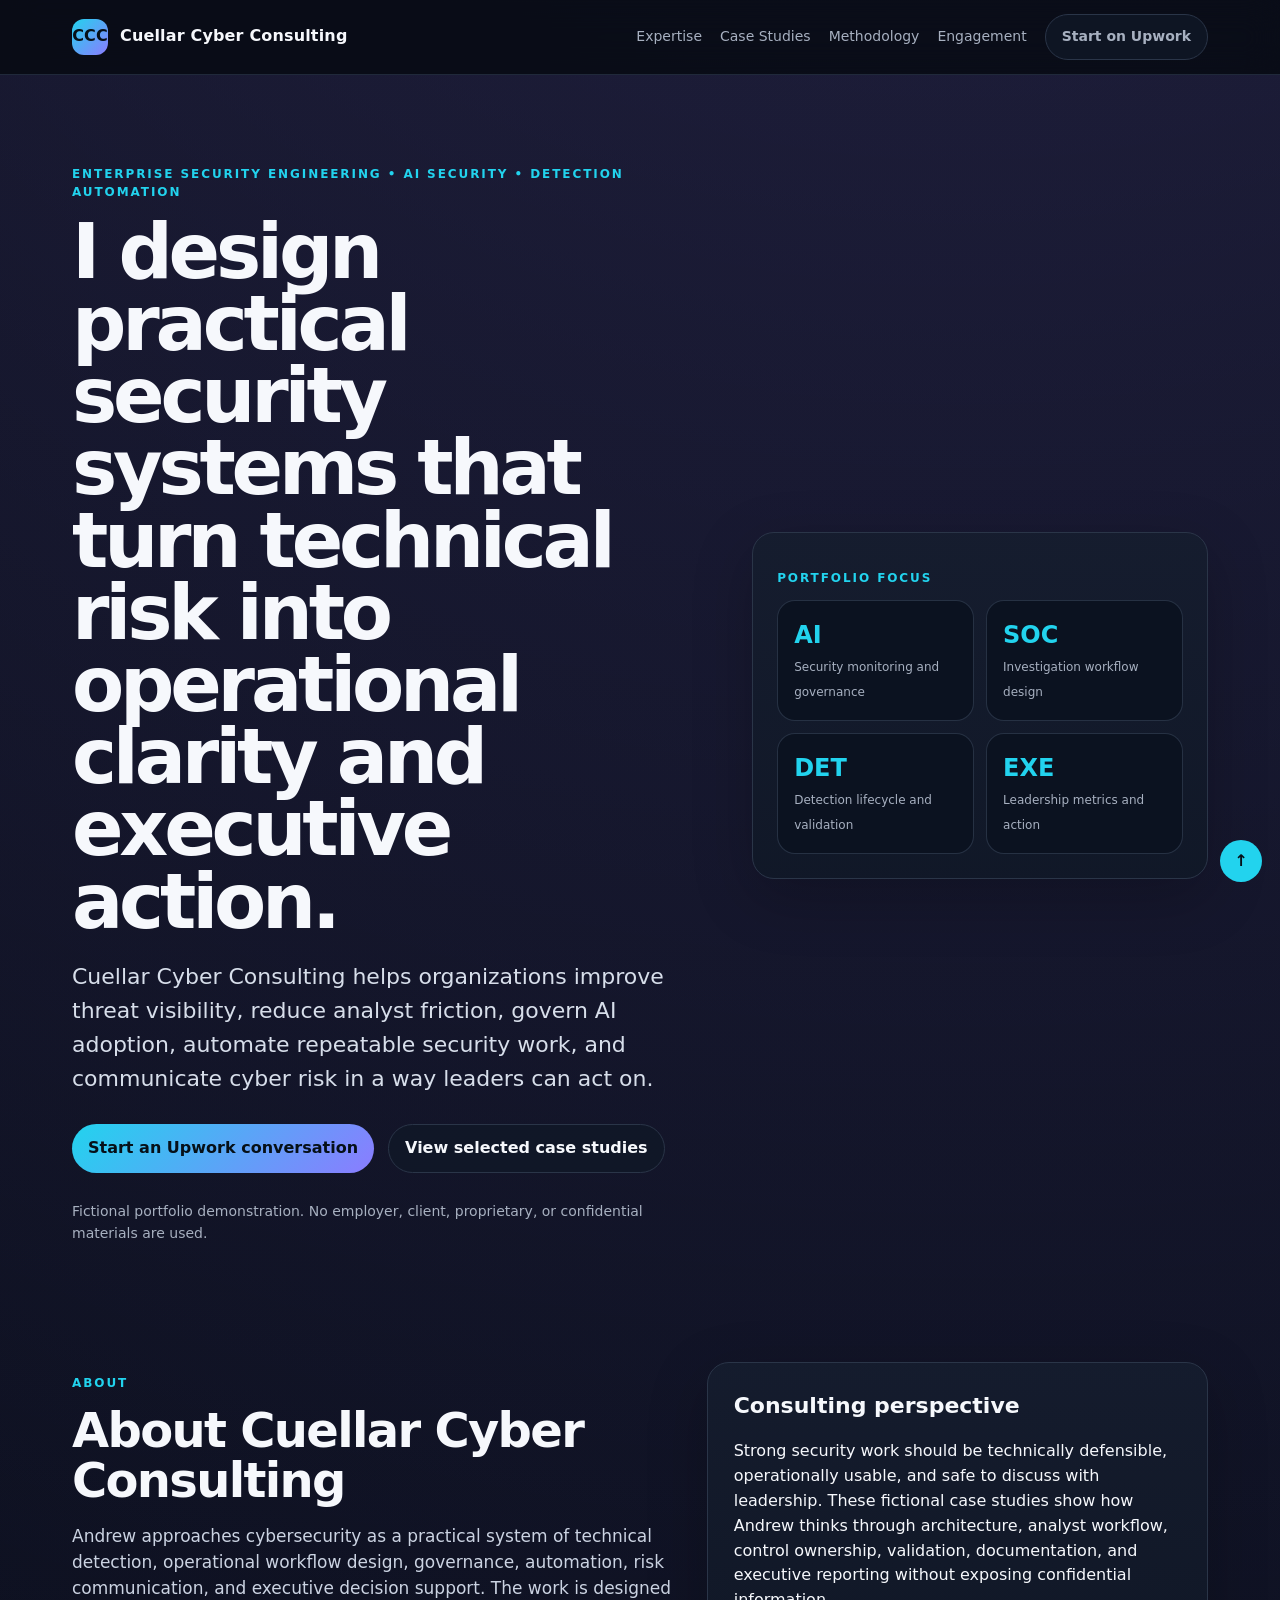
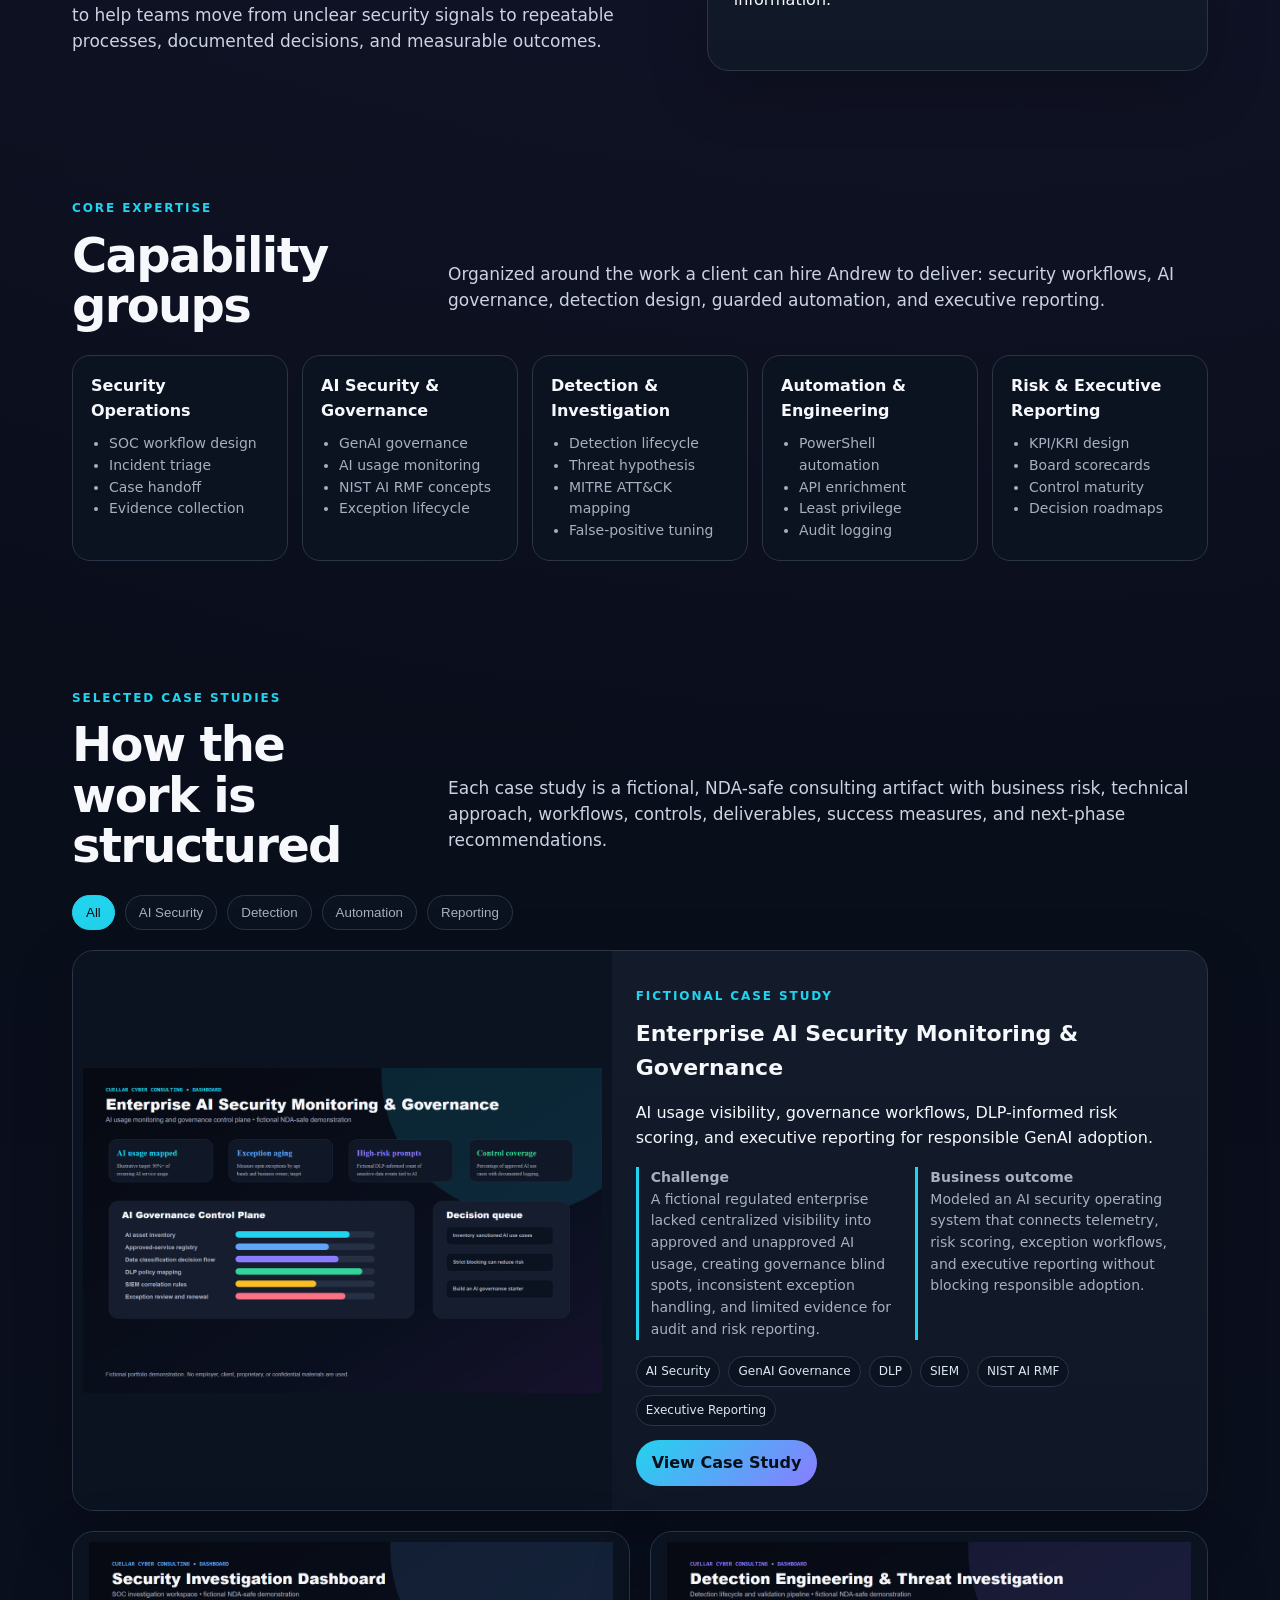
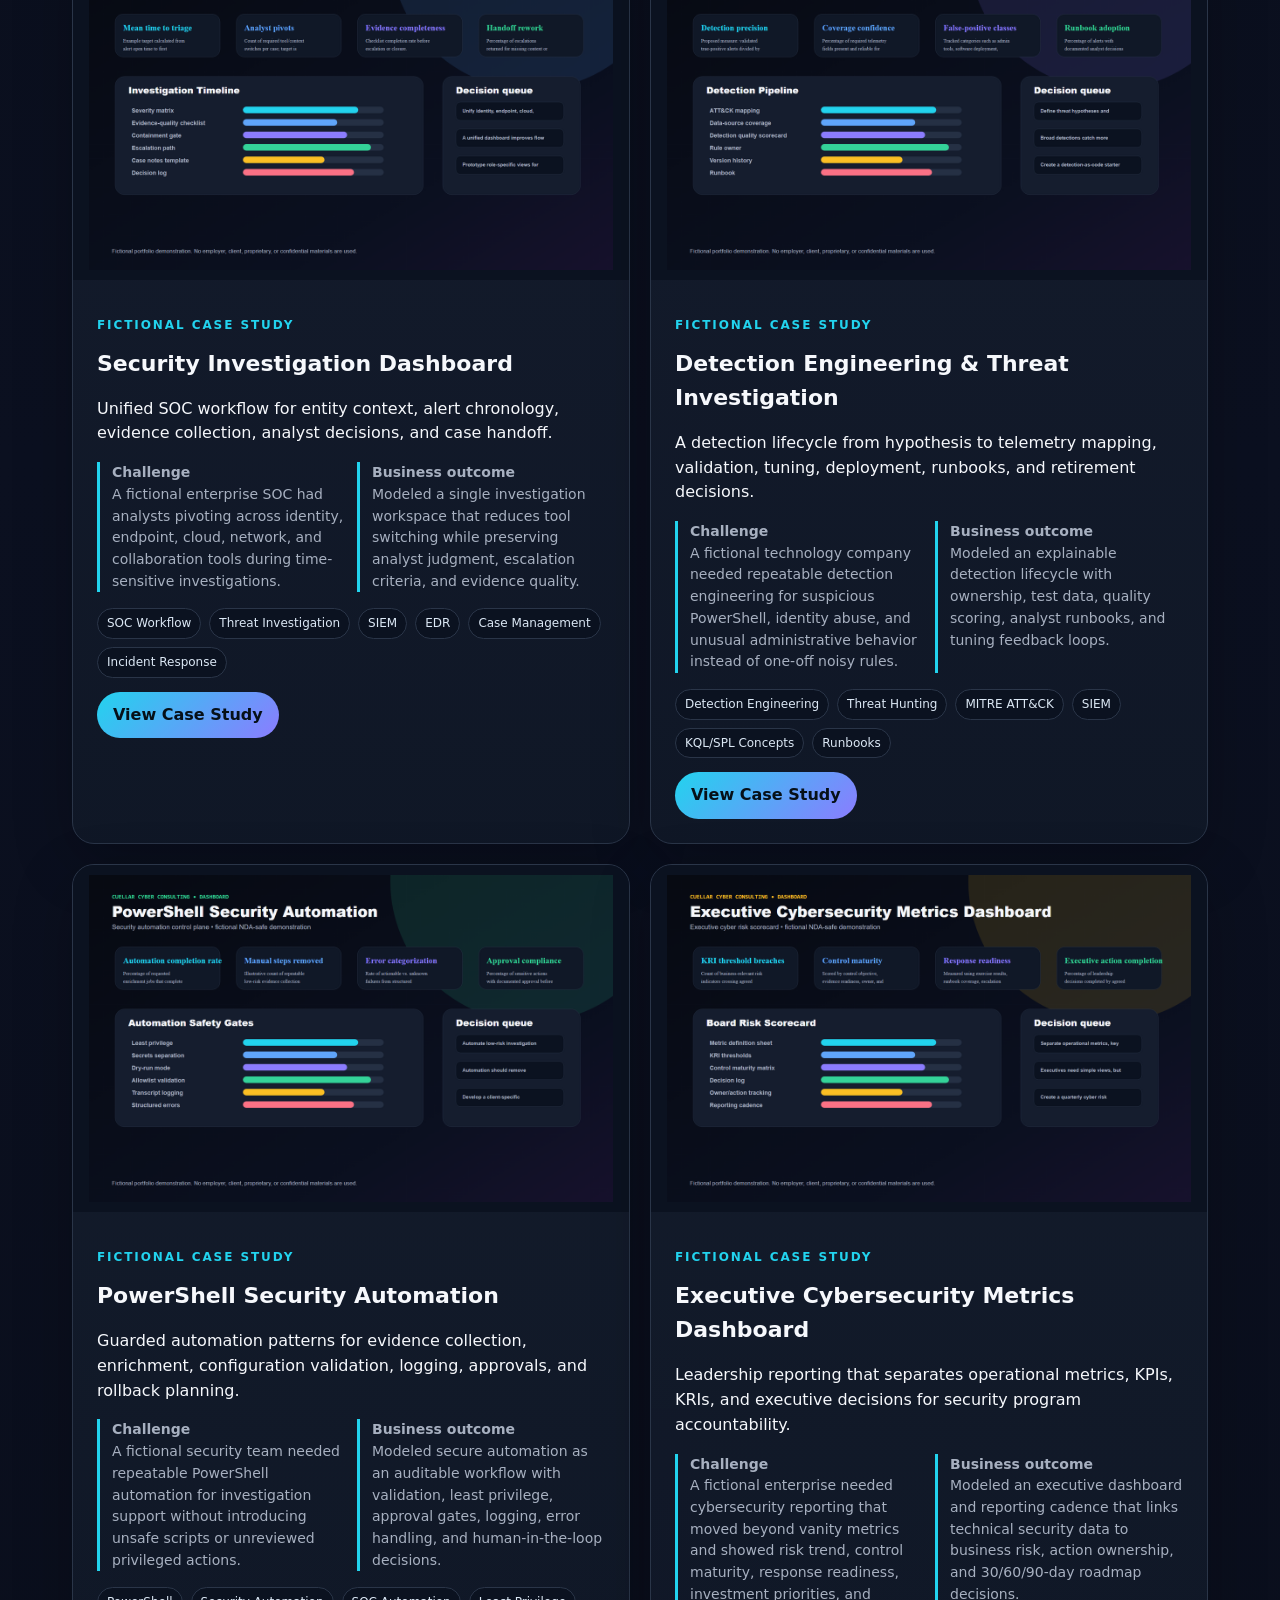
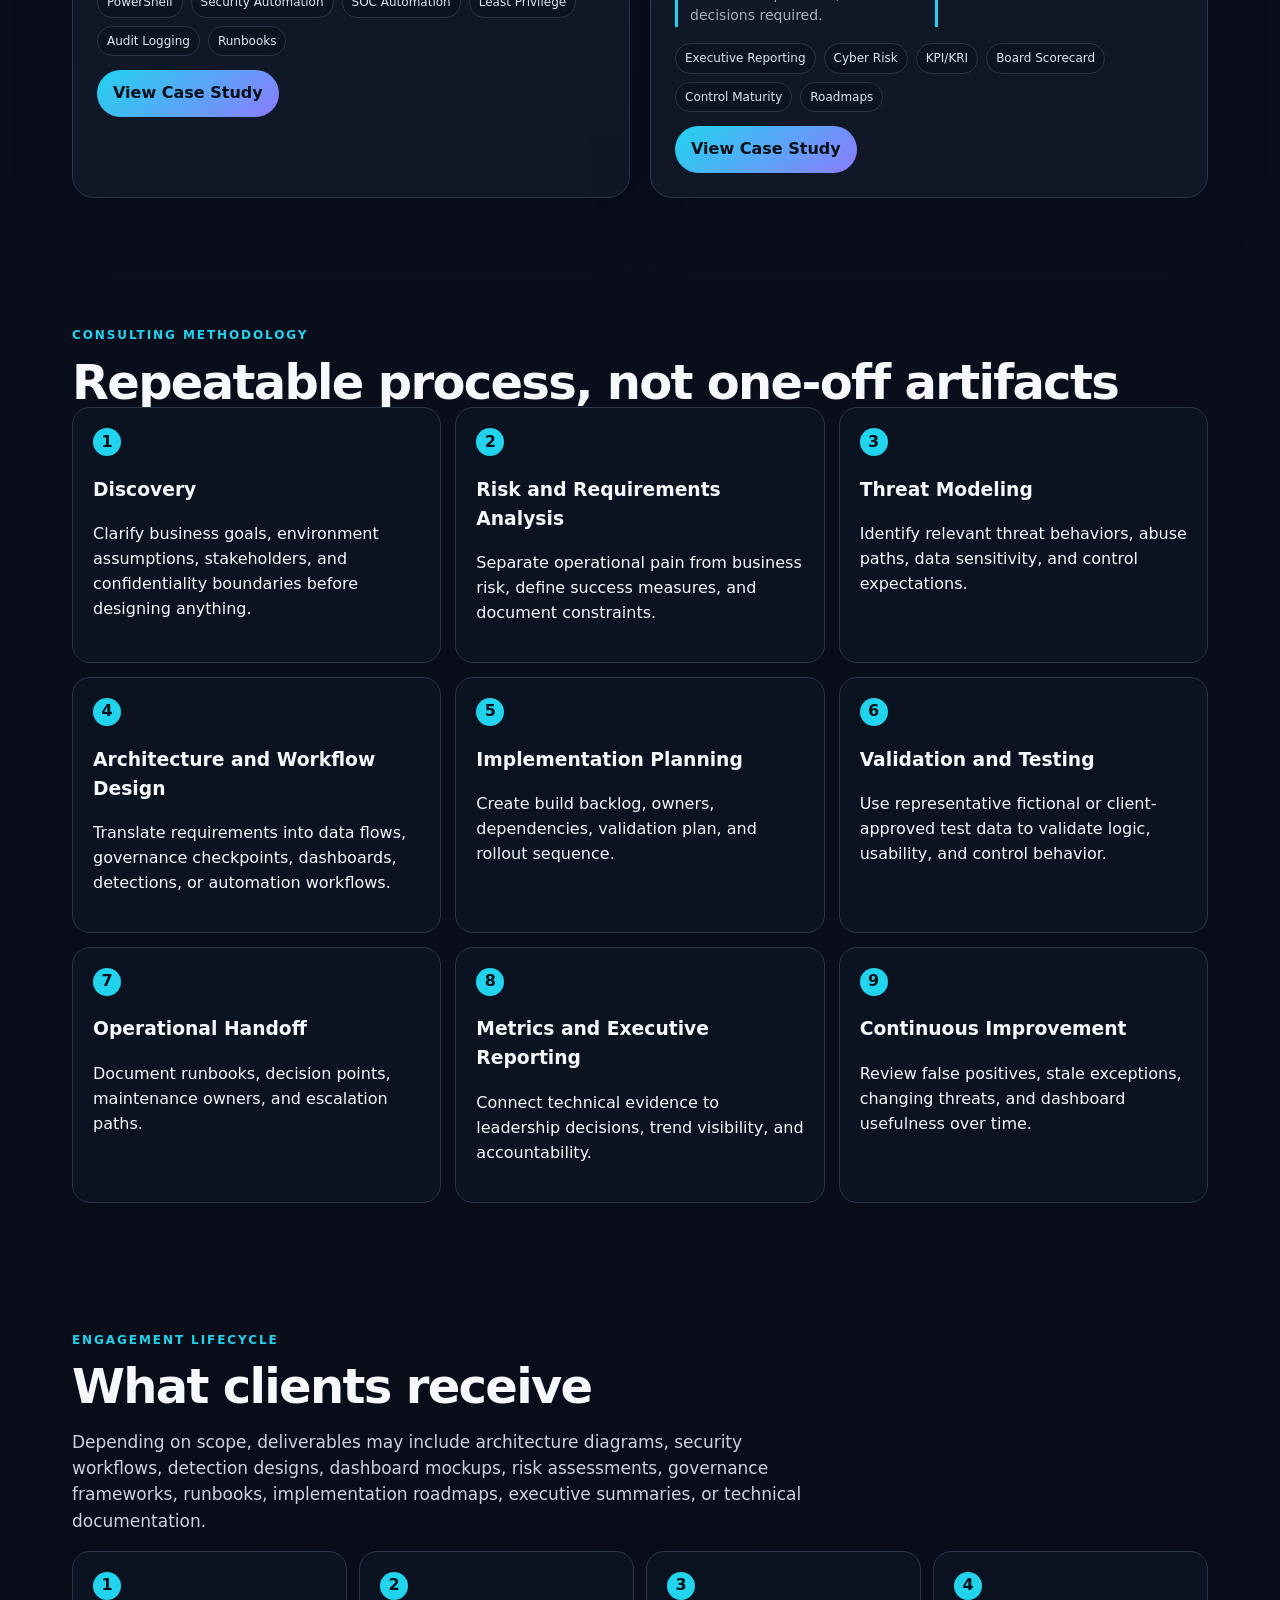
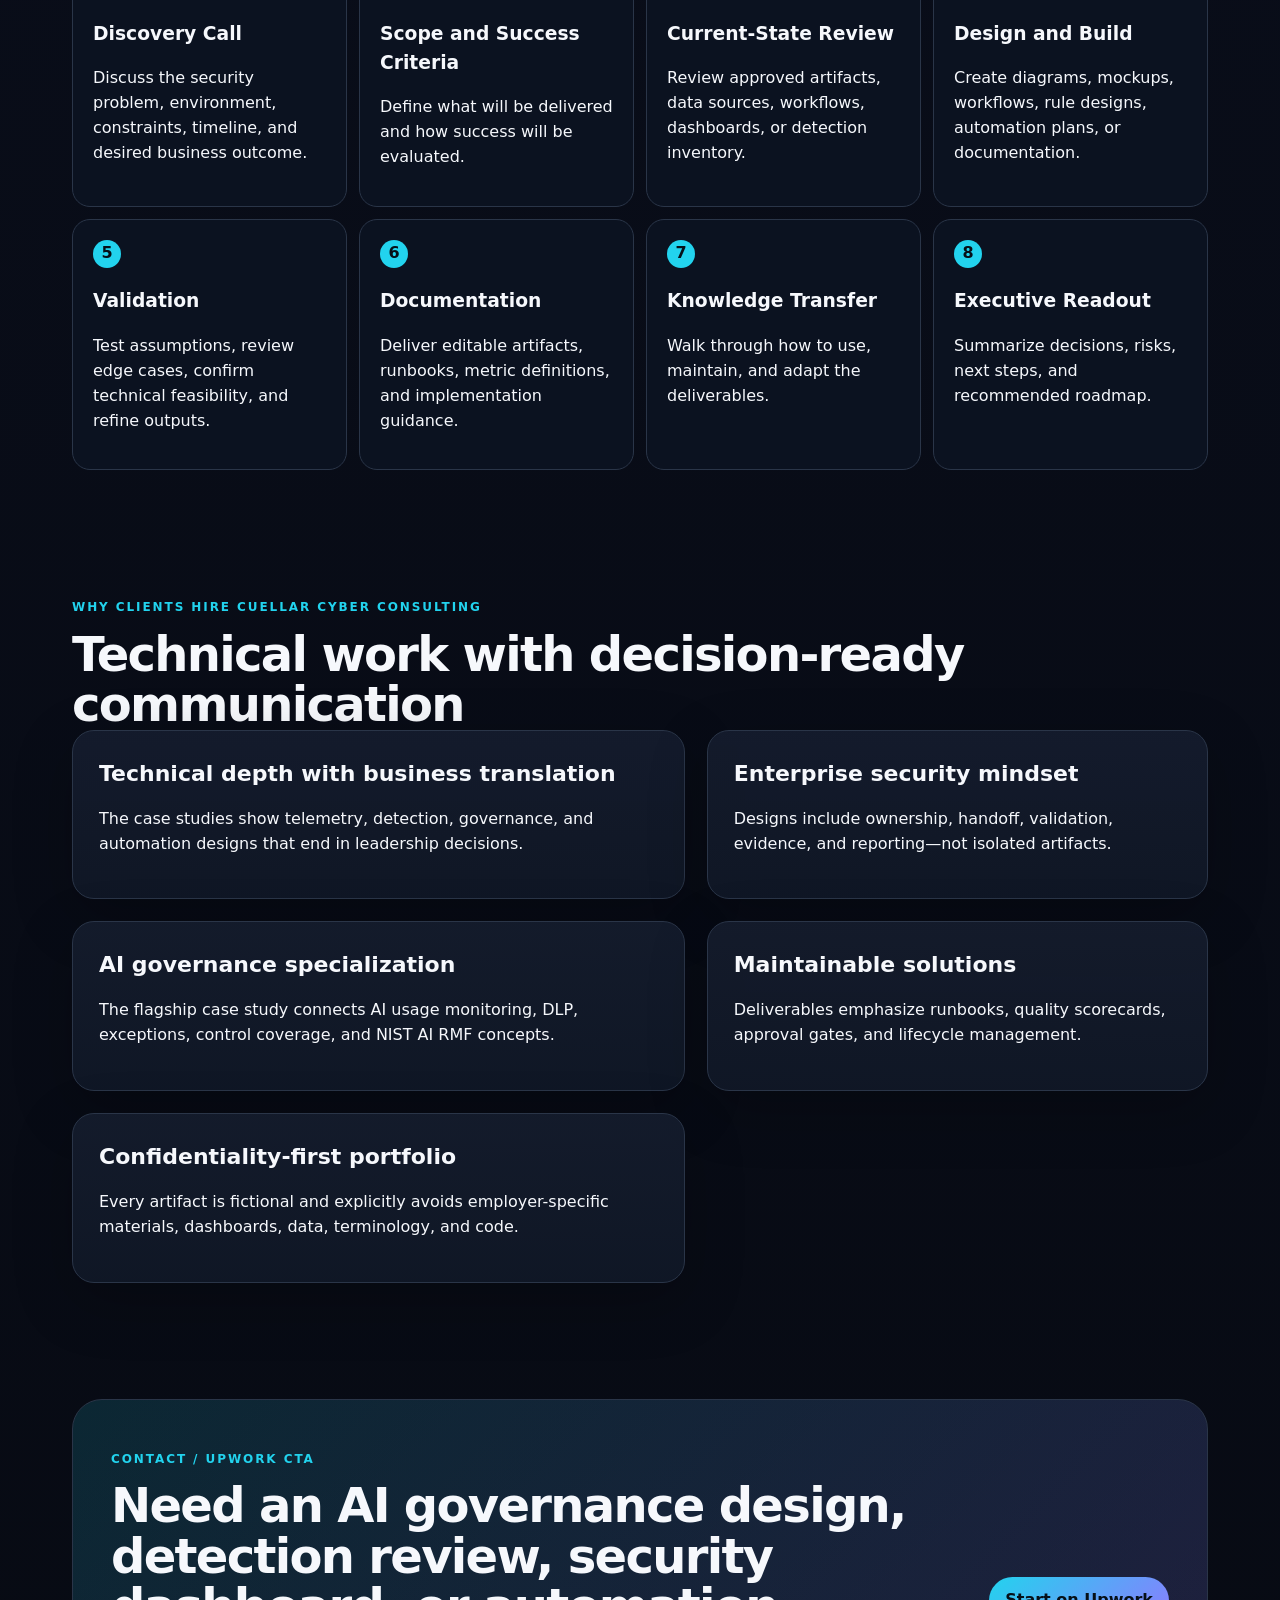
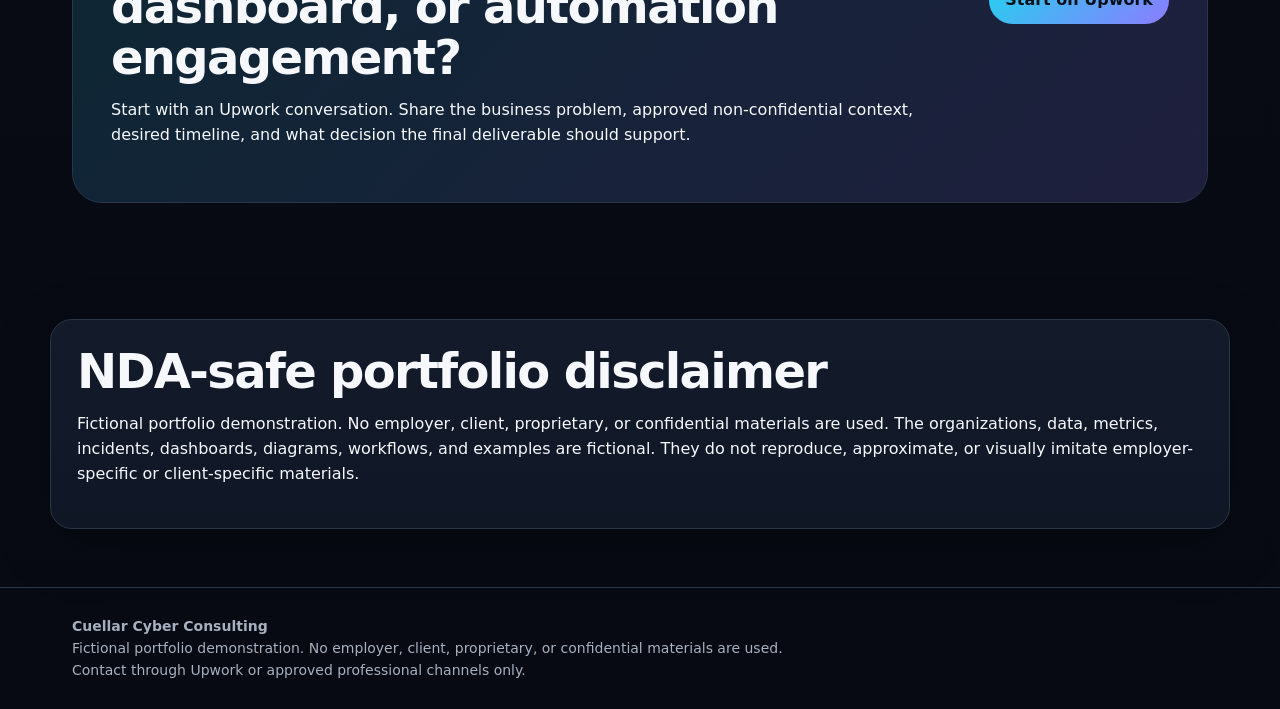
==== index.html @ b4f56c68 "Initial website upload Initial release of the Cuellar Cyber Consulting portfolio website." ====
<!doctype html><html lang="en"><head><meta charset="utf-8"><meta name="viewport" content="width=device-width, initial-scale=1"><title>Cuellar Cyber Consulting | Cybersecurity Consulting Portfolio</title><meta name="description" content="Interactive fictional cybersecurity consulting portfolio for AI security governance, detection engineering, SOC workflow, automation, and executive reporting."><meta property="og:title" content="Cuellar Cyber Consulting | Cybersecurity Consulting Portfolio"><meta property="og:description" content="Interactive fictional cybersecurity consulting portfolio for AI security governance, detection engineering, SOC workflow, automation, and executive reporting."><meta property="og:type" content="website"><meta property="og:image" content="assets/thumbnails/01-ai-governance-thumbnail.png"><link rel="icon" href="assets/svg/favicon.svg" type="image/svg+xml"><link rel="stylesheet" href="assets/css/styles.css"><script defer src="assets/js/main.js"></script></head><body><a class="skip" href="#main">Skip to content</a><header class="site-header"><nav class="nav" aria-label="Primary"><a class="brand" href="index.html"><span class="mark">CCC</span><span>Cuellar Cyber Consulting</span></a><div class="navlinks"><a href="index.html#expertise">Expertise</a><a href="index.html#case-studies">Case Studies</a><a href="index.html#methodology">Methodology</a><a href="index.html#engagement">Engagement</a><a class="btn" href="index.html#contact">Start on Upwork</a></div></nav></header>
<main id="main"><section class="hero"><div class="wrap hero-grid"><div><p class="eyebrow">Enterprise Security Engineering • AI Security • Detection Automation</p><h1>I design practical security systems that turn technical risk into operational clarity and executive action.</h1><p class="lead">Cuellar Cyber Consulting helps organizations improve threat visibility, reduce analyst friction, govern AI adoption, automate repeatable security work, and communicate cyber risk in a way leaders can act on.</p><div class="hero-actions"><a class="btn primary" href="#contact">Start an Upwork conversation</a><a class="btn" href="#case-studies">View selected case studies</a></div><p class="note">Fictional portfolio demonstration. No employer, client, proprietary, or confidential materials are used.</p></div><aside class="hero-card" aria-label="Portfolio focus"><p class="eyebrow">Portfolio focus</p><div class="kpi-grid"><div class="kpi"><b>AI</b><span>Security monitoring and governance</span></div><div class="kpi"><b>SOC</b><span>Investigation workflow design</span></div><div class="kpi"><b>DET</b><span>Detection lifecycle and validation</span></div><div class="kpi"><b>EXE</b><span>Leadership metrics and action</span></div></div></aside></div></section>
<section class="section" id="about"><div class="wrap about-grid"><div><p class="eyebrow">About</p><h2>About Cuellar Cyber Consulting</h2><p class="intro">Andrew approaches cybersecurity as a practical system of technical detection, operational workflow design, governance, automation, risk communication, and executive decision support. The work is designed to help teams move from unclear security signals to repeatable processes, documented decisions, and measurable outcomes.</p></div><div class="panel"><h3>Consulting perspective</h3><p>Strong security work should be technically defensible, operationally usable, and safe to discuss with leadership. These fictional case studies show how Andrew thinks through architecture, analyst workflow, control ownership, validation, documentation, and executive reporting without exposing confidential information.</p></div></div></section>
<section class="section" id="expertise"><div class="wrap"><div class="section-head"><div><p class="eyebrow">Core expertise</p><h2>Capability groups</h2></div><p class="intro">Organized around the work a client can hire Andrew to deliver: security workflows, AI governance, detection design, guarded automation, and executive reporting.</p></div><div class="cap-grid"><div class="cap"><h3>Security Operations</h3><ul><li>SOC workflow design</li><li>Incident triage</li><li>Case handoff</li><li>Evidence collection</li></ul></div><div class="cap"><h3>AI Security &amp; Governance</h3><ul><li>GenAI governance</li><li>AI usage monitoring</li><li>NIST AI RMF concepts</li><li>Exception lifecycle</li></ul></div><div class="cap"><h3>Detection &amp; Investigation</h3><ul><li>Detection lifecycle</li><li>Threat hypothesis</li><li>MITRE ATT&amp;CK mapping</li><li>False-positive tuning</li></ul></div><div class="cap"><h3>Automation &amp; Engineering</h3><ul><li>PowerShell automation</li><li>API enrichment</li><li>Least privilege</li><li>Audit logging</li></ul></div><div class="cap"><h3>Risk &amp; Executive Reporting</h3><ul><li>KPI/KRI design</li><li>Board scorecards</li><li>Control maturity</li><li>Decision roadmaps</li></ul></div></div></div></section>
<section class="section" id="case-studies"><div class="wrap"><div class="section-head"><div><p class="eyebrow">Selected case studies</p><h2>How the work is structured</h2></div><p class="intro">Each case study is a fictional, NDA-safe consulting artifact with business risk, technical approach, workflows, controls, deliverables, success measures, and next-phase recommendations.</p></div><div class="toolbar" aria-label="Filter case studies"><button class="filter active" data-filter="all">All</button><button class="filter" data-filter="ai">AI Security</button><button class="filter" data-filter="detection">Detection</button><button class="filter" data-filter="automation">Automation</button><button class="filter" data-filter="reporting">Reporting</button></div><div class="case-grid"><article class="card case-card" data-featured="true" data-tags="ai ai ops detection ai reporting"><img src="assets/thumbnails/01-ai-governance-thumbnail.png" alt="Fictional Enterprise AI Security Monitoring &amp; Governance dashboard thumbnail"><div class="case-body"><p class="eyebrow">Fictional Case Study</p><h3>Enterprise AI Security Monitoring &amp; Governance</h3><p>AI usage visibility, governance workflows, DLP-informed risk scoring, and executive reporting for responsible GenAI adoption.</p><div class="case-meta"><div class="mini"><strong>Challenge</strong><br>A fictional regulated enterprise lacked centralized visibility into approved and unapproved AI usage, creating governance blind spots, inconsistent exception handling, and limited evidence for audit and risk reporting.</div><div class="mini"><strong>Business outcome</strong><br>Modeled an AI security operating system that connects telemetry, risk scoring, exception workflows, and executive reporting without blocking responsible adoption.</div></div><div class="tags"><span class="tag">AI Security</span><span class="tag">GenAI Governance</span><span class="tag">DLP</span><span class="tag">SIEM</span><span class="tag">NIST AI RMF</span><span class="tag">Executive Reporting</span></div><a class="btn primary" href="case-studies/01-ai-governance.html">View Case Study</a></div></article><article class="card case-card" data-featured="false" data-tags="ops detection detection ops ops ops"><img src="assets/thumbnails/02-investigation-dashboard-thumbnail.png" alt="Fictional Security Investigation Dashboard dashboard thumbnail"><div class="case-body"><p class="eyebrow">Fictional Case Study</p><h3>Security Investigation Dashboard</h3><p>Unified SOC workflow for entity context, alert chronology, evidence collection, analyst decisions, and case handoff.</p><div class="case-meta"><div class="mini"><strong>Challenge</strong><br>A fictional enterprise SOC had analysts pivoting across identity, endpoint, cloud, network, and collaboration tools during time-sensitive investigations.</div><div class="mini"><strong>Business outcome</strong><br>Modeled a single investigation workspace that reduces tool switching while preserving analyst judgment, escalation criteria, and evidence quality.</div></div><div class="tags"><span class="tag">SOC Workflow</span><span class="tag">Threat Investigation</span><span class="tag">SIEM</span><span class="tag">EDR</span><span class="tag">Case Management</span><span class="tag">Incident Response</span></div><a class="btn primary" href="case-studies/02-investigation-dashboard.html">View Case Study</a></div></article><article class="card case-card" data-featured="false" data-tags="detection detection ops detection ops ops"><img src="assets/thumbnails/03-detection-engineering-thumbnail.png" alt="Fictional Detection Engineering &amp; Threat Investigation dashboard thumbnail"><div class="case-body"><p class="eyebrow">Fictional Case Study</p><h3>Detection Engineering &amp; Threat Investigation</h3><p>A detection lifecycle from hypothesis to telemetry mapping, validation, tuning, deployment, runbooks, and retirement decisions.</p><div class="case-meta"><div class="mini"><strong>Challenge</strong><br>A fictional technology company needed repeatable detection engineering for suspicious PowerShell, identity abuse, and unusual administrative behavior instead of one-off noisy rules.</div><div class="mini"><strong>Business outcome</strong><br>Modeled an explainable detection lifecycle with ownership, test data, quality scoring, analyst runbooks, and tuning feedback loops.</div></div><div class="tags"><span class="tag">Detection Engineering</span><span class="tag">Threat Hunting</span><span class="tag">MITRE ATT&amp;CK</span><span class="tag">SIEM</span><span class="tag">KQL/SPL Concepts</span><span class="tag">Runbooks</span></div><a class="btn primary" href="case-studies/03-detection-engineering.html">View Case Study</a></div></article><article class="card case-card" data-featured="false" data-tags="automation automation automation ops ops ops"><img src="assets/thumbnails/04-powershell-automation-thumbnail.png" alt="Fictional PowerShell Security Automation dashboard thumbnail"><div class="case-body"><p class="eyebrow">Fictional Case Study</p><h3>PowerShell Security Automation</h3><p>Guarded automation patterns for evidence collection, enrichment, configuration validation, logging, approvals, and rollback planning.</p><div class="case-meta"><div class="mini"><strong>Challenge</strong><br>A fictional security team needed repeatable PowerShell automation for investigation support without introducing unsafe scripts or unreviewed privileged actions.</div><div class="mini"><strong>Business outcome</strong><br>Modeled secure automation as an auditable workflow with validation, least privilege, approval gates, logging, error handling, and human-in-the-loop decisions.</div></div><div class="tags"><span class="tag">PowerShell</span><span class="tag">Security Automation</span><span class="tag">SOC Automation</span><span class="tag">Least Privilege</span><span class="tag">Audit Logging</span><span class="tag">Runbooks</span></div><a class="btn primary" href="case-studies/04-powershell-automation.html">View Case Study</a></div></article><article class="card case-card" data-featured="false" data-tags="reporting reporting reporting ops ops ops"><img src="assets/thumbnails/05-executive-metrics-thumbnail.png" alt="Fictional Executive Cybersecurity Metrics Dashboard dashboard thumbnail"><div class="case-body"><p class="eyebrow">Fictional Case Study</p><h3>Executive Cybersecurity Metrics Dashboard</h3><p>Leadership reporting that separates operational metrics, KPIs, KRIs, and executive decisions for security program accountability.</p><div class="case-meta"><div class="mini"><strong>Challenge</strong><br>A fictional enterprise needed cybersecurity reporting that moved beyond vanity metrics and showed risk trend, control maturity, response readiness, investment priorities, and decisions required.</div><div class="mini"><strong>Business outcome</strong><br>Modeled an executive dashboard and reporting cadence that links technical security data to business risk, action ownership, and 30/60/90-day roadmap decisions.</div></div><div class="tags"><span class="tag">Executive Reporting</span><span class="tag">Cyber Risk</span><span class="tag">KPI/KRI</span><span class="tag">Board Scorecard</span><span class="tag">Control Maturity</span><span class="tag">Roadmaps</span></div><a class="btn primary" href="case-studies/05-executive-metrics.html">View Case Study</a></div></article></div></div></section>
<section class="section" id="methodology"><div class="wrap"><p class="eyebrow">Consulting methodology</p><h2>Repeatable process, not one-off artifacts</h2><div class="method"><div class="step"><h3>Discovery</h3><p>Clarify business goals, environment assumptions, stakeholders, and confidentiality boundaries before designing anything.</p></div><div class="step"><h3>Risk and Requirements Analysis</h3><p>Separate operational pain from business risk, define success measures, and document constraints.</p></div><div class="step"><h3>Threat Modeling</h3><p>Identify relevant threat behaviors, abuse paths, data sensitivity, and control expectations.</p></div><div class="step"><h3>Architecture and Workflow Design</h3><p>Translate requirements into data flows, governance checkpoints, dashboards, detections, or automation workflows.</p></div><div class="step"><h3>Implementation Planning</h3><p>Create build backlog, owners, dependencies, validation plan, and rollout sequence.</p></div><div class="step"><h3>Validation and Testing</h3><p>Use representative fictional or client-approved test data to validate logic, usability, and control behavior.</p></div><div class="step"><h3>Operational Handoff</h3><p>Document runbooks, decision points, maintenance owners, and escalation paths.</p></div><div class="step"><h3>Metrics and Executive Reporting</h3><p>Connect technical evidence to leadership decisions, trend visibility, and accountability.</p></div><div class="step"><h3>Continuous Improvement</h3><p>Review false positives, stale exceptions, changing threats, and dashboard usefulness over time.</p></div></div></div></section>
<section class="section" id="engagement"><div class="wrap"><p class="eyebrow">Engagement lifecycle</p><h2>What clients receive</h2><p class="intro">Depending on scope, deliverables may include architecture diagrams, security workflows, detection designs, dashboard mockups, risk assessments, governance frameworks, runbooks, implementation roadmaps, executive summaries, or technical documentation.</p><div class="timeline"><div class="step"><h3>Discovery Call</h3><p>Discuss the security problem, environment, constraints, timeline, and desired business outcome.</p></div><div class="step"><h3>Scope and Success Criteria</h3><p>Define what will be delivered and how success will be evaluated.</p></div><div class="step"><h3>Current-State Review</h3><p>Review approved artifacts, data sources, workflows, dashboards, or detection inventory.</p></div><div class="step"><h3>Design and Build</h3><p>Create diagrams, mockups, workflows, rule designs, automation plans, or documentation.</p></div><div class="step"><h3>Validation</h3><p>Test assumptions, review edge cases, confirm technical feasibility, and refine outputs.</p></div><div class="step"><h3>Documentation</h3><p>Deliver editable artifacts, runbooks, metric definitions, and implementation guidance.</p></div><div class="step"><h3>Knowledge Transfer</h3><p>Walk through how to use, maintain, and adapt the deliverables.</p></div><div class="step"><h3>Executive Readout</h3><p>Summarize decisions, risks, next steps, and recommended roadmap.</p></div></div></div></section>
<section class="section" id="why"><div class="wrap"><p class="eyebrow">Why clients hire Cuellar Cyber Consulting</p><h2>Technical work with decision-ready communication</h2><div class="why-grid"><div class="panel"><h3>Technical depth with business translation</h3><p>The case studies show telemetry, detection, governance, and automation designs that end in leadership decisions.</p></div><div class="panel"><h3>Enterprise security mindset</h3><p>Designs include ownership, handoff, validation, evidence, and reporting—not isolated artifacts.</p></div><div class="panel"><h3>AI governance specialization</h3><p>The flagship case study connects AI usage monitoring, DLP, exceptions, control coverage, and NIST AI RMF concepts.</p></div><div class="panel"><h3>Maintainable solutions</h3><p>Deliverables emphasize runbooks, quality scorecards, approval gates, and lifecycle management.</p></div><div class="panel"><h3>Confidentiality-first portfolio</h3><p>Every artifact is fictional and explicitly avoids employer-specific materials, dashboards, data, terminology, and code.</p></div></div></div></section>
<section class="section" id="contact"><div class="wrap"><div class="cta"><div><p class="eyebrow">Contact / Upwork CTA</p><h2>Need an AI governance design, detection review, security dashboard, or automation engagement?</h2><p>Start with an Upwork conversation. Share the business problem, approved non-confidential context, desired timeline, and what decision the final deliverable should support.</p></div><a class="btn primary" href="https://www.upwork.com/freelancers/~01b138cfa74cf998a4?mp_source=share" target="_blank" rel="noopener" aria-label="Open Upwork to start a conversation">Start on Upwork</a></div></div></section>
<section class="section"><div class="wrap panel"><h2>NDA-safe portfolio disclaimer</h2><p>Fictional portfolio demonstration. No employer, client, proprietary, or confidential materials are used. The organizations, data, metrics, incidents, dashboards, diagrams, workflows, and examples are fictional. They do not reproduce, approximate, or visually imitate employer-specific or client-specific materials.</p></div></section></main><a class="backtop" href="#main" aria-label="Back to top">↑</a><footer class="footer"><div class="wrap"><strong>Cuellar Cyber Consulting</strong><br>Fictional portfolio demonstration. No employer, client, proprietary, or confidential materials are used.<br>Contact through Upwork or approved professional channels only.</div></footer></body></html>
---- assets/css/styles.css ----
:root{--bg:#070A12;--bg2:#0B1020;--panel:#101827;--panel2:#151D2E;--line:#2A3548;--text:#F6F8FC;--muted:#A7B0C0;--cyan:#22D3EE;--blue:#60A5FA;--violet:#8B7CFF;--green:#34D399;--amber:#FBBF24;--rose:#FB7185;--orange:#FB923C;--max:1180px;--radius:22px}*{box-sizing:border-box}html{scroll-behavior:smooth}body{margin:0;background:radial-gradient(circle at 75% -10%,rgba(139,124,255,.22),transparent 34%),linear-gradient(180deg,#070A12,#0B1020 42%,#070A12);color:var(--text);font-family:Inter,ui-sans-serif,system-ui,-apple-system,Segoe UI,Arial,sans-serif;line-height:1.55}a{color:inherit}img{max-width:100%;display:block}.skip{position:absolute;left:-999px;top:8px;background:var(--cyan);color:#001018;padding:10px 14px;border-radius:10px;z-index:50}.skip:focus{left:8px}.site-header{position:sticky;top:0;z-index:20;background:rgba(7,10,18,.82);backdrop-filter:blur(16px);border-bottom:1px solid rgba(42,53,72,.72)}.nav{max-width:var(--max);margin:0 auto;padding:14px 22px;display:flex;align-items:center;gap:18px;justify-content:space-between}.brand{display:flex;align-items:center;gap:12px;font-weight:800;letter-spacing:.01em;text-decoration:none}.mark{width:36px;height:36px;border-radius:12px;background:linear-gradient(135deg,var(--cyan),var(--violet));display:grid;place-items:center;color:#061018;font-weight:900}.navlinks{display:flex;gap:18px;align-items:center;font-size:14px;color:var(--muted)}.navlinks a{text-decoration:none}.navlinks a:hover,.navlinks a:focus{color:var(--text)}.btn{display:inline-flex;align-items:center;gap:8px;border:1px solid var(--line);border-radius:999px;padding:11px 16px;text-decoration:none;background:rgba(16,24,39,.78);font-weight:750}.btn.primary{background:linear-gradient(135deg,var(--cyan),var(--violet));color:#061018;border:0}.btn:hover{transform:translateY(-1px)}:focus-visible{outline:3px solid var(--cyan);outline-offset:3px}.wrap{max-width:var(--max);margin:0 auto;padding:0 22px}.hero{padding:78px 0 46px}.eyebrow{color:var(--cyan);font-size:12px;font-weight:850;letter-spacing:.16em;text-transform:uppercase}.hero-grid{display:grid;grid-template-columns:minmax(0,1.05fr) minmax(340px,.75fr);gap:42px;align-items:center}.hero h1{font-size:clamp(42px,7vw,76px);line-height:.95;margin:14px 0 22px;letter-spacing:-.055em}.lead{font-size:clamp(18px,2.2vw,22px);color:#D7DEEA;max-width:780px}.hero-actions{display:flex;flex-wrap:wrap;gap:14px;margin:28px 0}.note{color:var(--muted);font-size:14px}.hero-card,.card,.panel{background:linear-gradient(180deg,rgba(21,29,46,.88),rgba(16,24,39,.9));border:1px solid var(--line);border-radius:var(--radius);box-shadow:0 18px 60px rgba(0,0,0,.22)}.hero-card{padding:24px}.kpi-grid{display:grid;grid-template-columns:1fr 1fr;gap:12px}.kpi{padding:16px;border:1px solid rgba(42,53,72,.9);border-radius:18px;background:#0B1220}.kpi b{display:block;color:var(--cyan);font-size:24px}.kpi span{color:var(--muted);font-size:12px}.section{padding:58px 0}.section-head{display:flex;align-items:end;justify-content:space-between;gap:28px;margin-bottom:24px}.section h2{font-size:clamp(30px,4vw,48px);letter-spacing:-.035em;line-height:1.05;margin:0}.section .intro{max-width:760px;color:#CBD3E2;font-size:17px}.about-grid,.why-grid{display:grid;grid-template-columns:1.1fr .9fr;gap:22px}.panel{padding:26px}.panel h3,.card h3{margin:0 0 10px;font-size:22px}.cap-grid{display:grid;grid-template-columns:repeat(5,1fr);gap:14px}.cap{padding:18px;border-radius:18px;background:#0B1220;border:1px solid var(--line)}.cap h3{font-size:16px;margin:0 0 10px;color:var(--text)}.cap ul{margin:0;padding-left:18px;color:var(--muted);font-size:14px}.toolbar{display:flex;flex-wrap:wrap;gap:10px;margin-bottom:20px}.filter{border:1px solid var(--line);background:#0B1220;color:var(--muted);padding:9px 13px;border-radius:999px;cursor:pointer}.filter.active,.filter:hover{color:#061018;background:var(--cyan);border-color:var(--cyan)}.case-grid{display:grid;grid-template-columns:repeat(2,minmax(0,1fr));gap:20px}.case-card{overflow:hidden}.case-card[data-featured="true"]{grid-column:1/-1;display:grid;grid-template-columns:.95fr 1.05fr}.case-card img{width:100%;height:auto;aspect-ratio:16/10;object-fit:contain;background:#0B1220;padding:10px}.case-card[data-featured="true"] img{height:100%;min-height:260px;aspect-ratio:auto}.case-body{padding:24px}.tags{display:flex;flex-wrap:wrap;gap:8px;margin:14px 0}.tag{font-size:12px;color:#DCE8F5;border:1px solid var(--line);background:#0B1220;border-radius:999px;padding:5px 9px}.case-meta{display:grid;grid-template-columns:1fr 1fr;gap:12px;margin:16px 0}.mini{border-left:3px solid var(--cyan);padding-left:12px;color:var(--muted);font-size:14px}.method{display:grid;grid-template-columns:repeat(3,1fr);gap:14px;counter-reset:step}.step{position:relative;padding:20px;background:#0B1220;border:1px solid var(--line);border-radius:18px}.step:before{counter-increment:step;content:counter(step);width:28px;height:28px;border-radius:50%;display:grid;place-items:center;background:var(--cyan);color:#061018;font-weight:900;margin-bottom:12px}.timeline{display:grid;grid-template-columns:repeat(4,1fr);gap:12px;counter-reset:step}.timeline .step{min-height:150px}.cta{padding:38px;border-radius:30px;background:linear-gradient(135deg,rgba(34,211,238,.14),rgba(139,124,255,.18));border:1px solid var(--line);display:grid;grid-template-columns:1fr auto;gap:24px;align-items:center}.footer{border-top:1px solid var(--line);padding:28px 0;color:var(--muted);font-size:14px}.case-hero{padding:56px 0 30px}.breadcrumbs{font-size:14px;color:var(--muted);margin-bottom:20px}.case-layout{display:grid;grid-template-columns:minmax(0,1fr) 292px;gap:26px;align-items:start}.toc{position:sticky;top:82px;padding:18px;background:#0B1220;border:1px solid var(--line);border-radius:18px}.toc a{display:block;color:var(--muted);text-decoration:none;margin:9px 0;font-size:14px}.toc a:hover{color:var(--text)}.case-section{padding:24px;margin-bottom:18px;background:rgba(16,24,39,.72);border:1px solid var(--line);border-radius:22px}.case-section h2{font-size:28px;margin:0 0 12px}.two-col{display:grid;grid-template-columns:1fr 1fr;gap:16px}.list{margin:0;padding-left:20px;color:#D4DBE8}.visual{border-radius:18px;border:1px solid var(--line);overflow:hidden;background:#0B1220}.metric-table{width:100%;border-collapse:collapse}.metric-table th,.metric-table td{border-bottom:1px solid var(--line);padding:12px;text-align:left;vertical-align:top}.metric-table th{color:var(--cyan)}details{border:1px solid var(--line);border-radius:16px;padding:14px 16px;background:#0B1220}summary{cursor:pointer;font-weight:800}.backtop{position:fixed;right:18px;bottom:18px;width:42px;height:42px;border-radius:50%;display:grid;place-items:center;background:var(--cyan);color:#061018;text-decoration:none;font-weight:900}@media(max-width:980px){.hero-grid,.about-grid,.why-grid,.case-layout,.cta{grid-template-columns:1fr}.section-head{display:block}.section-head .intro{margin-top:12px}.cap-grid{grid-template-columns:repeat(2,1fr)}.method{grid-template-columns:repeat(2,1fr)}.timeline{grid-template-columns:repeat(2,1fr)}.toc{position:relative;top:auto}.case-card[data-featured="true"],.case-grid{display:grid;grid-template-columns:1fr}.navlinks{display:none}}@media(max-width:620px){.cap-grid,.method,.timeline,.two-col,.case-meta{grid-template-columns:1fr}.hero{padding-top:46px}.section{padding:38px 0}.panel,.case-section{padding:18px}.hero h1{font-size:42px}.backtop{display:none}}@media(prefers-reduced-motion:reduce){*,html{scroll-behavior:auto!important;transition:none!important;animation:none!important}}@media print{.site-header,.toolbar,.toc,.backtop,.btn{display:none!important}body{background:#fff;color:#111}.case-layout,.hero-grid,.about-grid,.why-grid,.case-grid,.case-card[data-featured="true"]{display:block}.card,.panel,.case-section{break-inside:avoid;border:1px solid #bbb;background:#fff;color:#111}.tag,.note,.intro,.lead,.mini{color:#333}.section{padding:20px 0}}
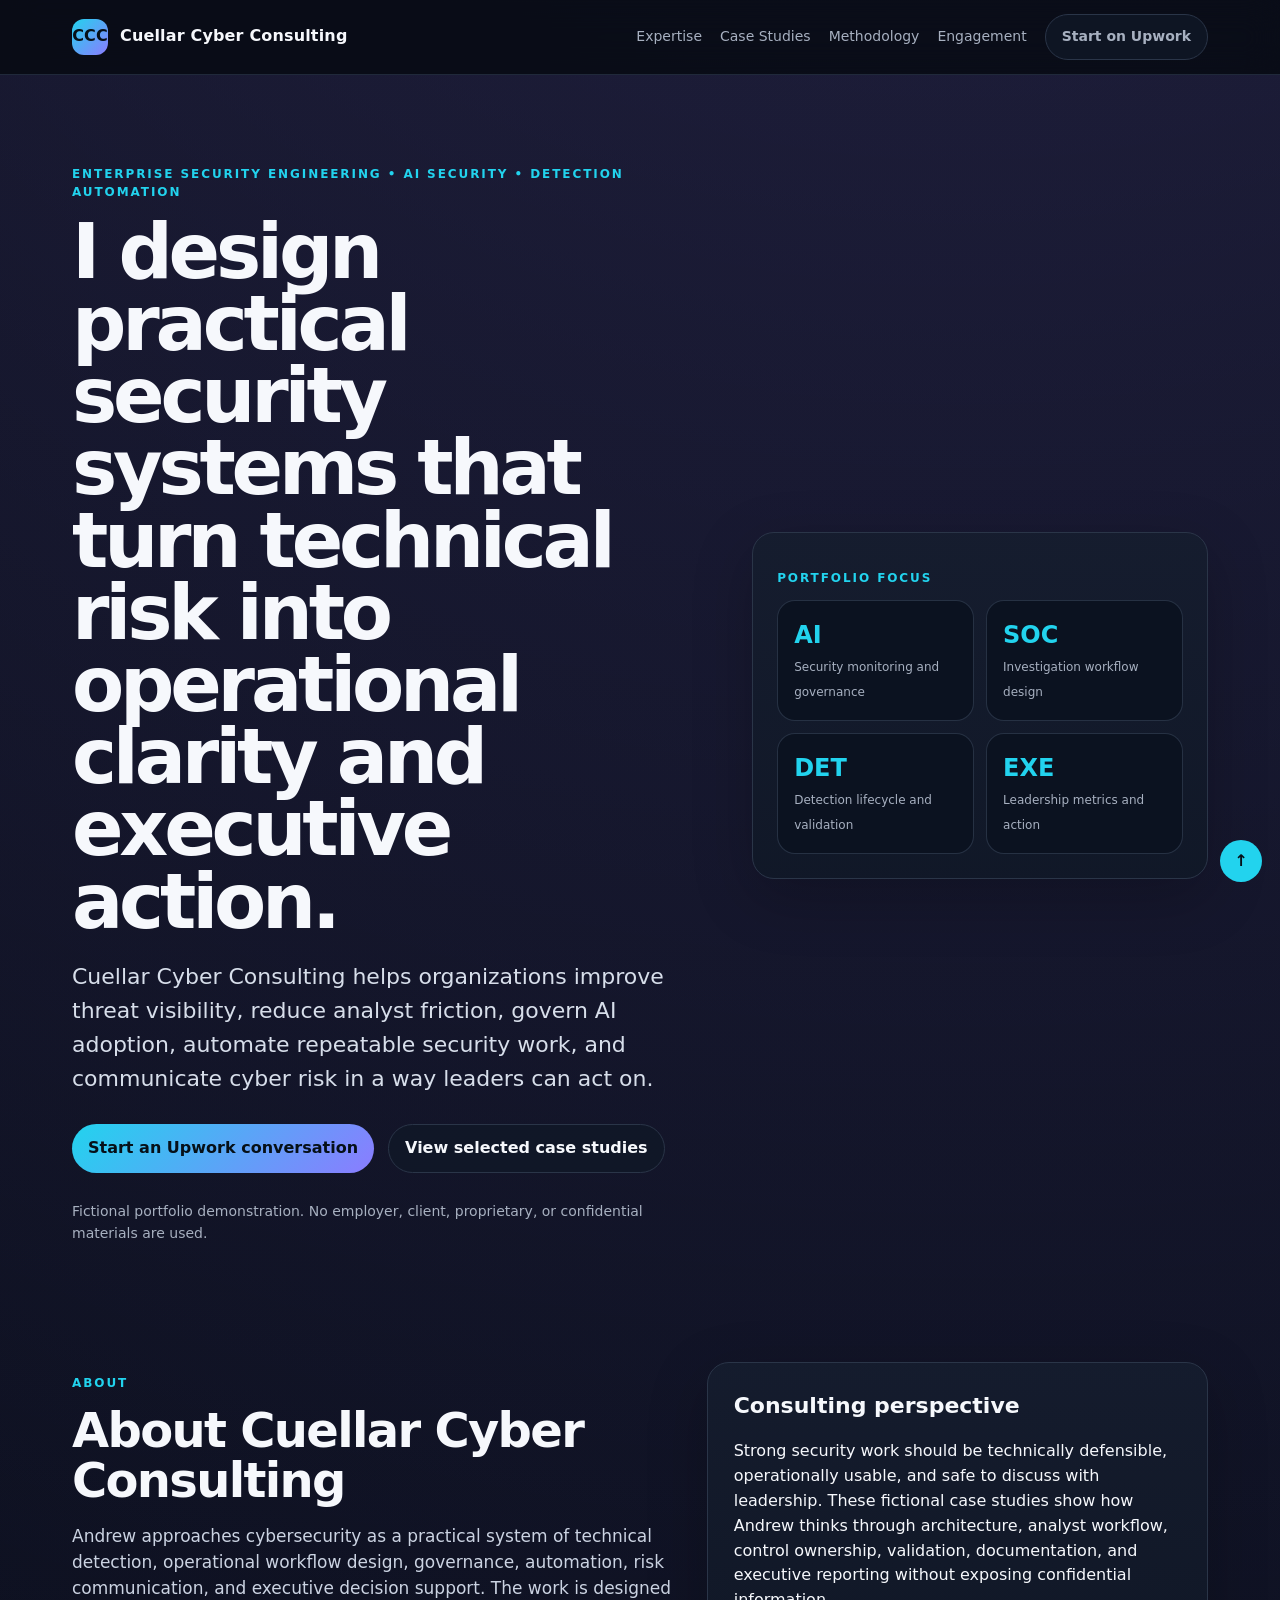
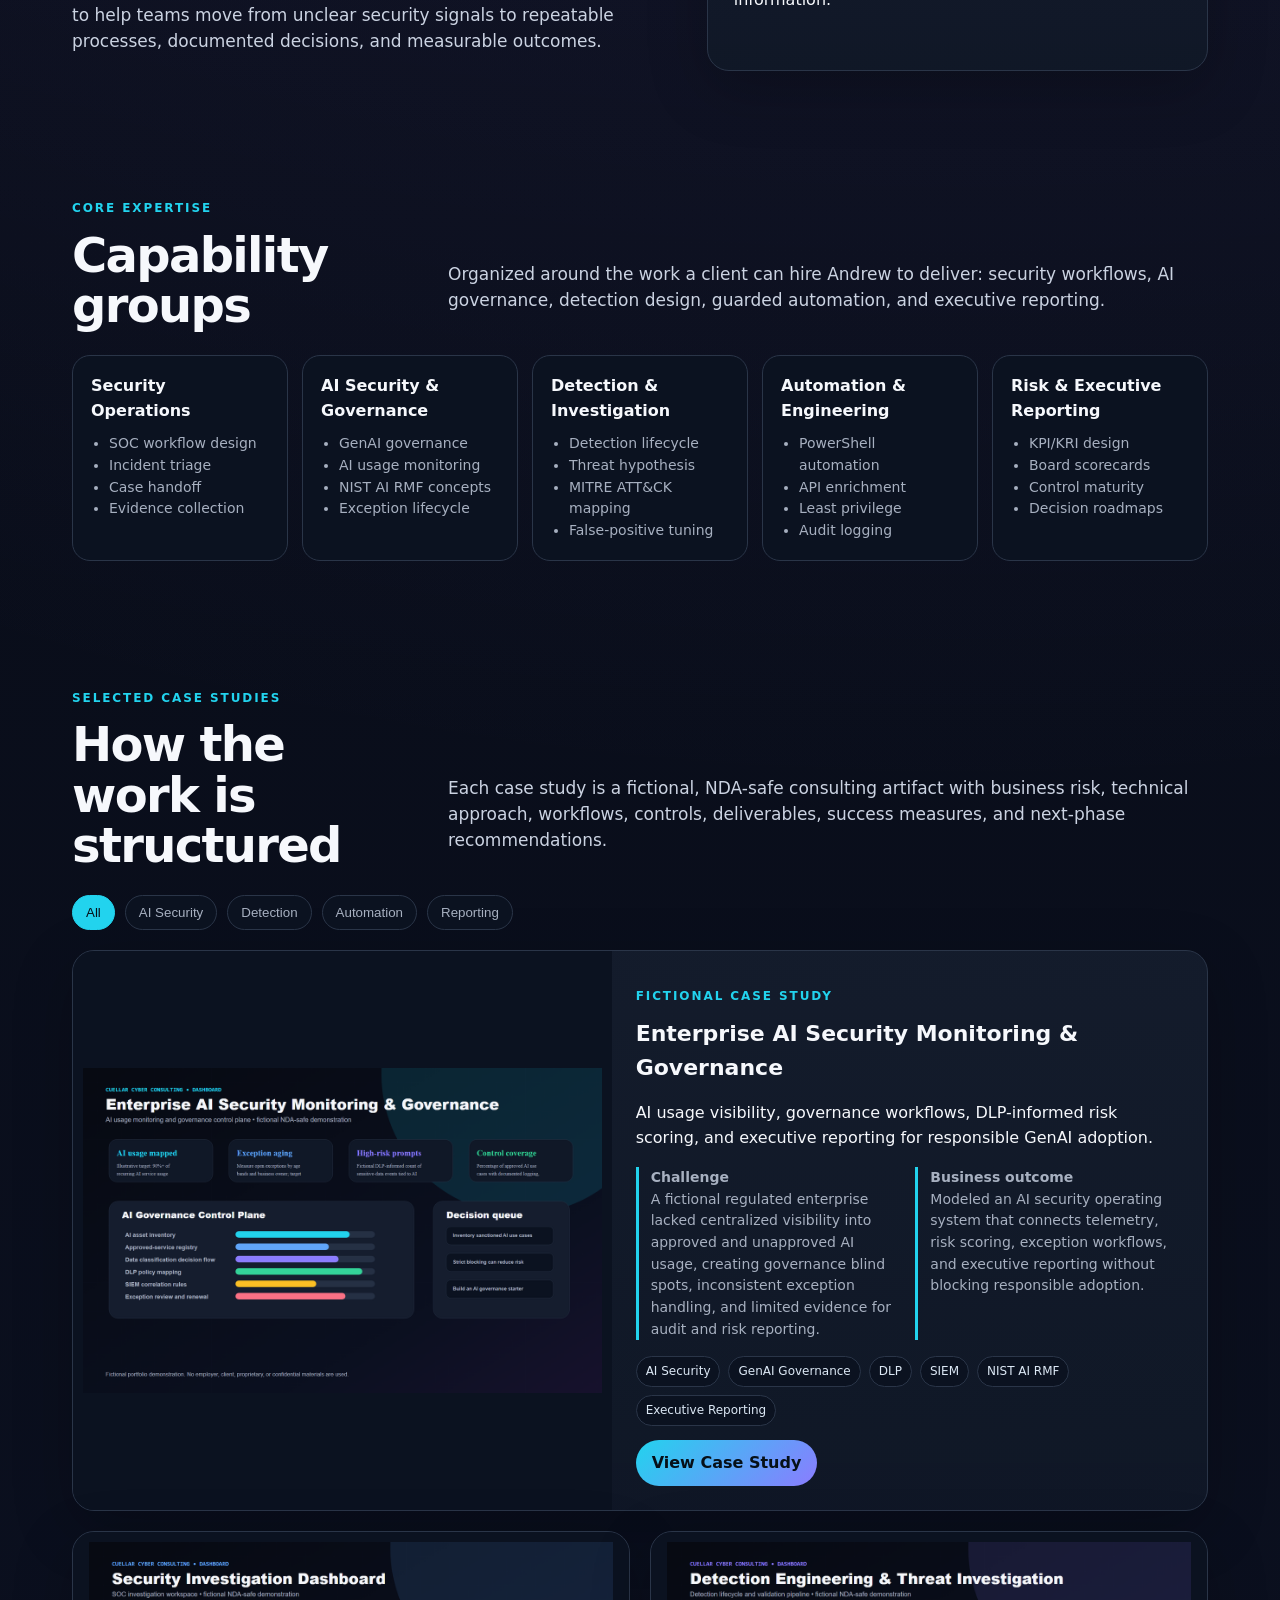
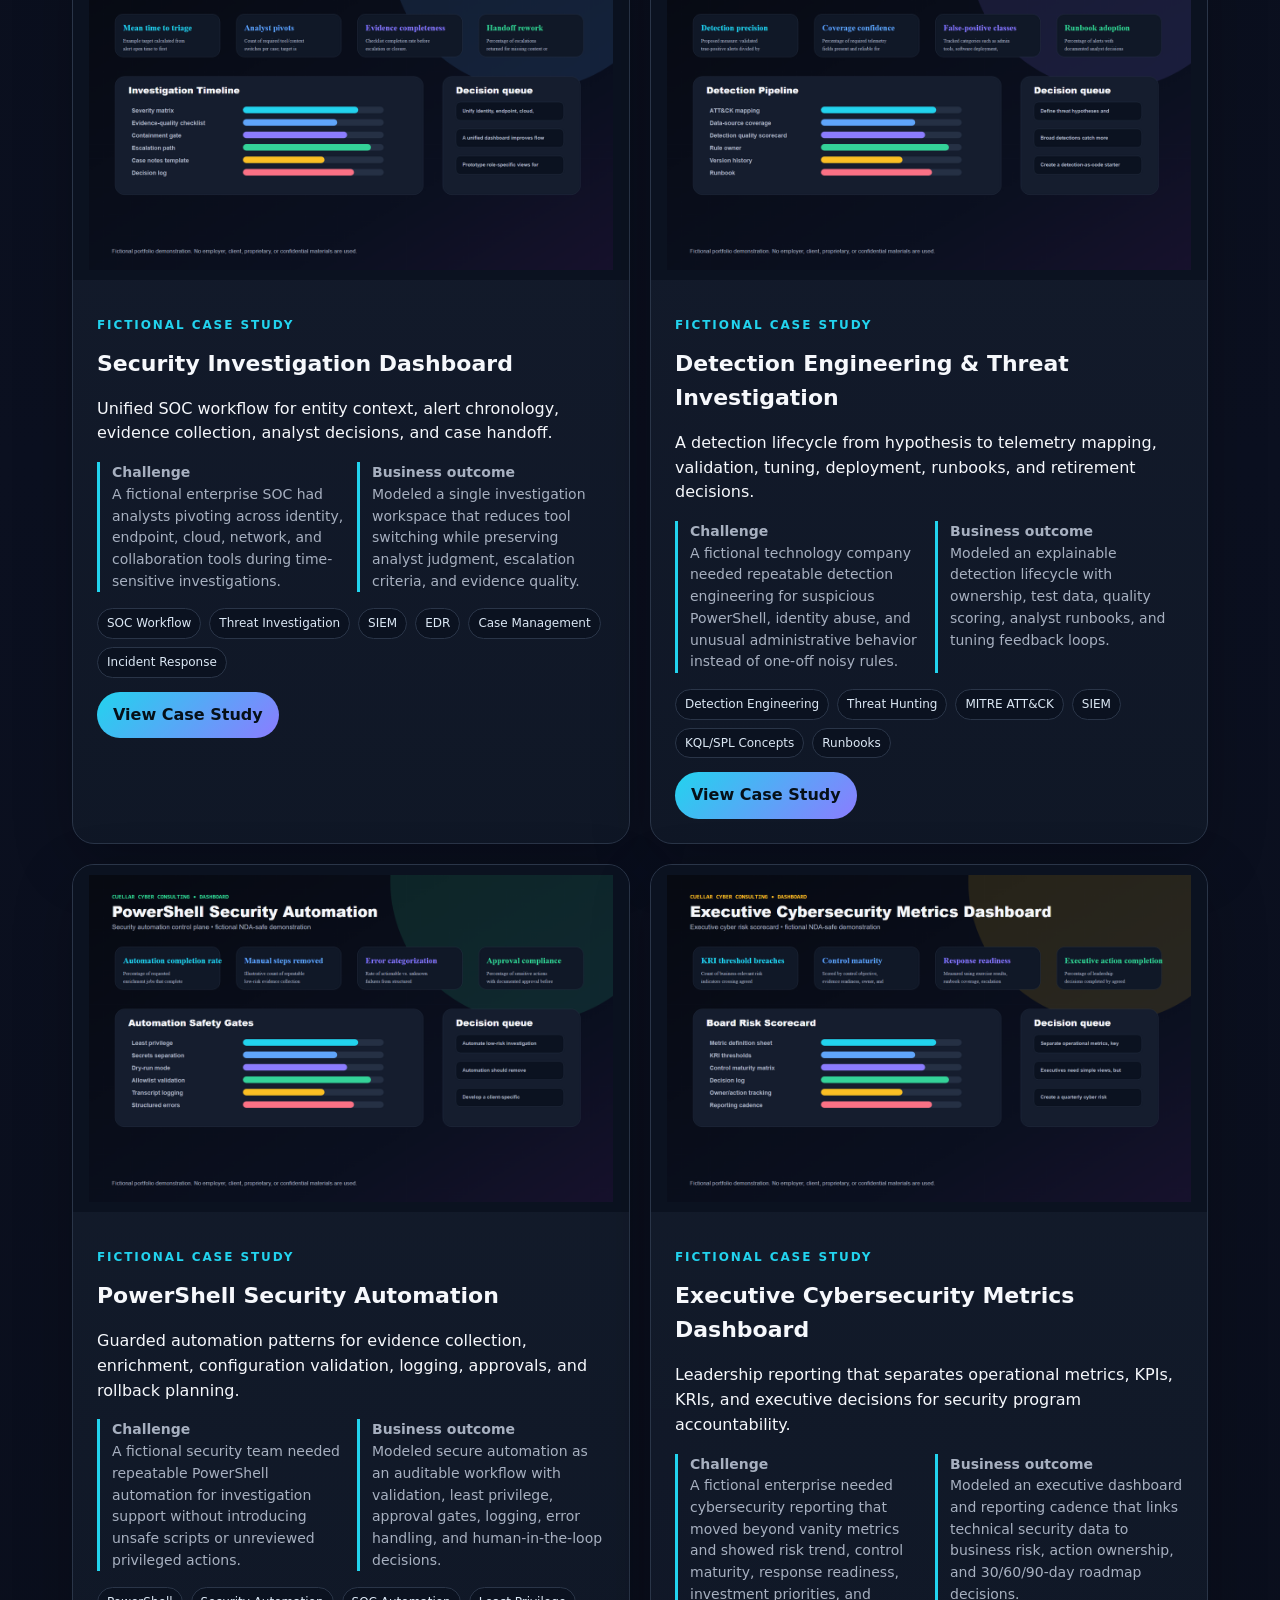
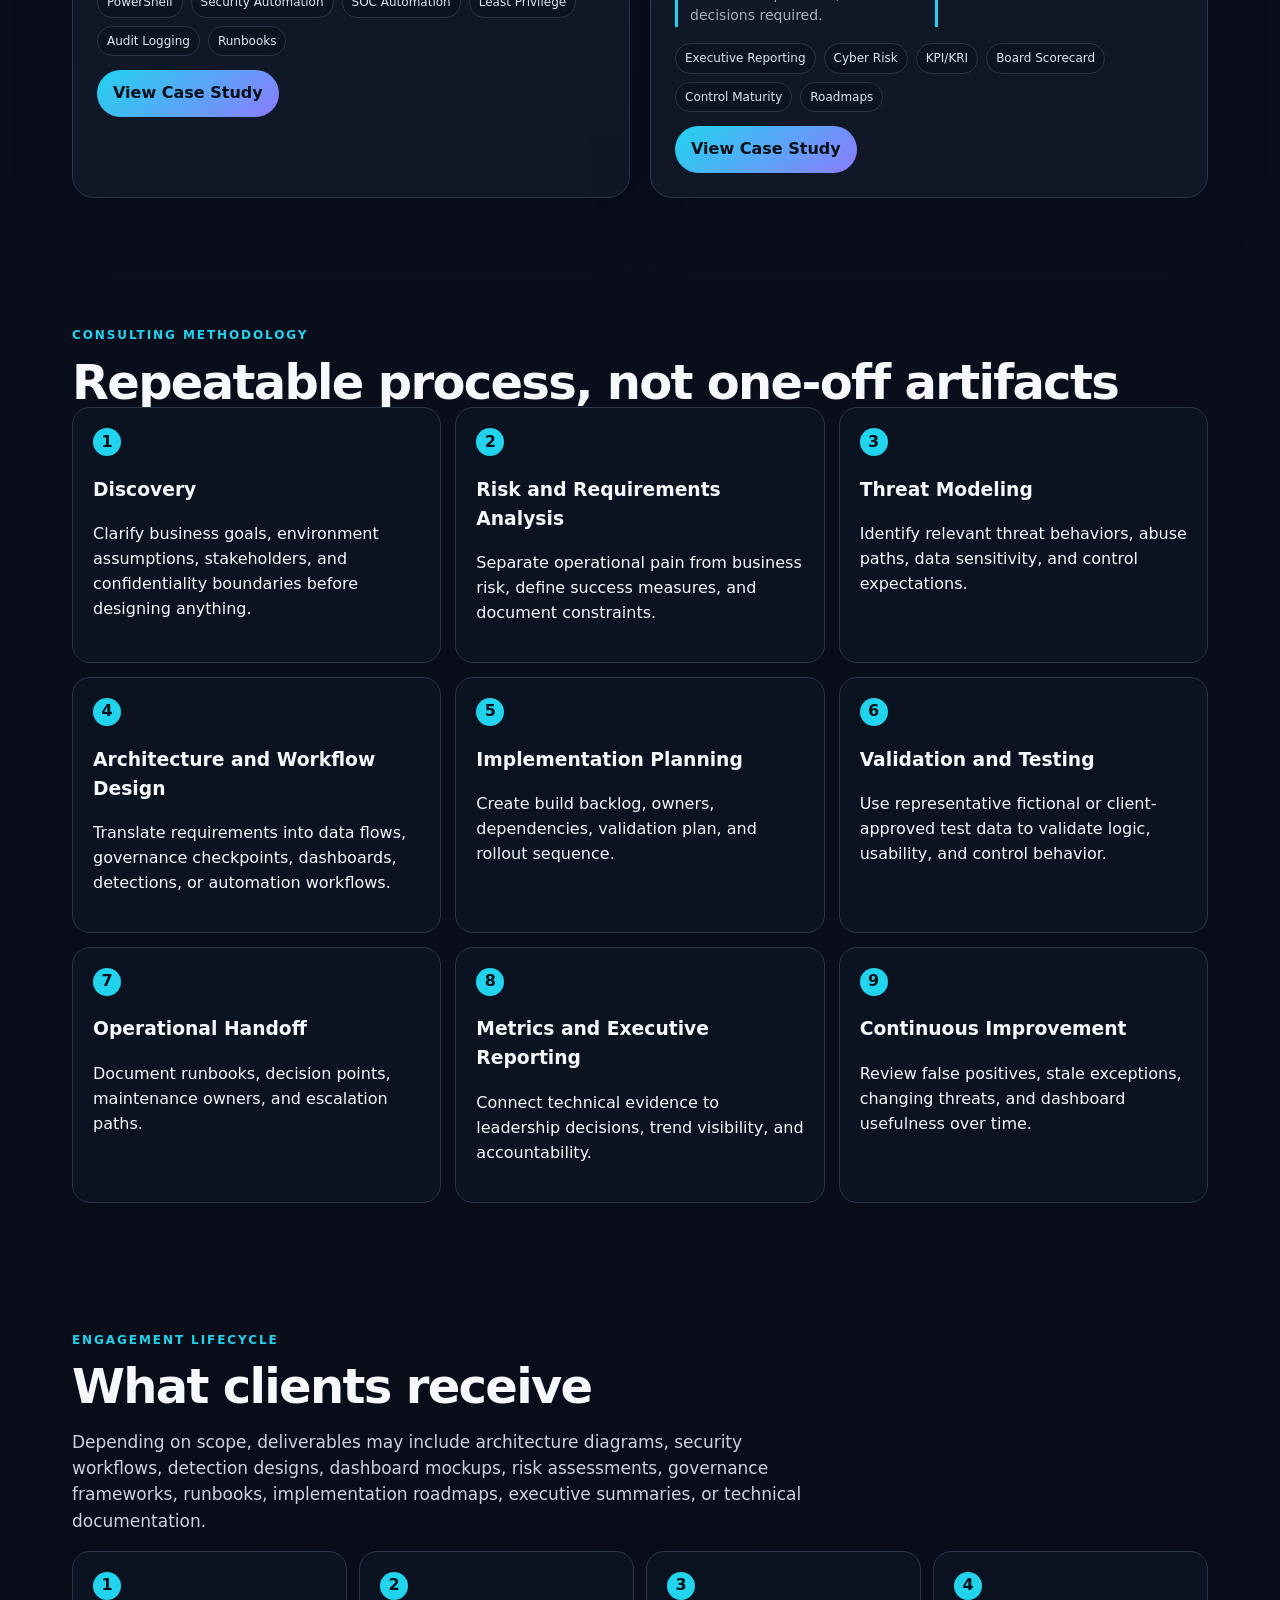
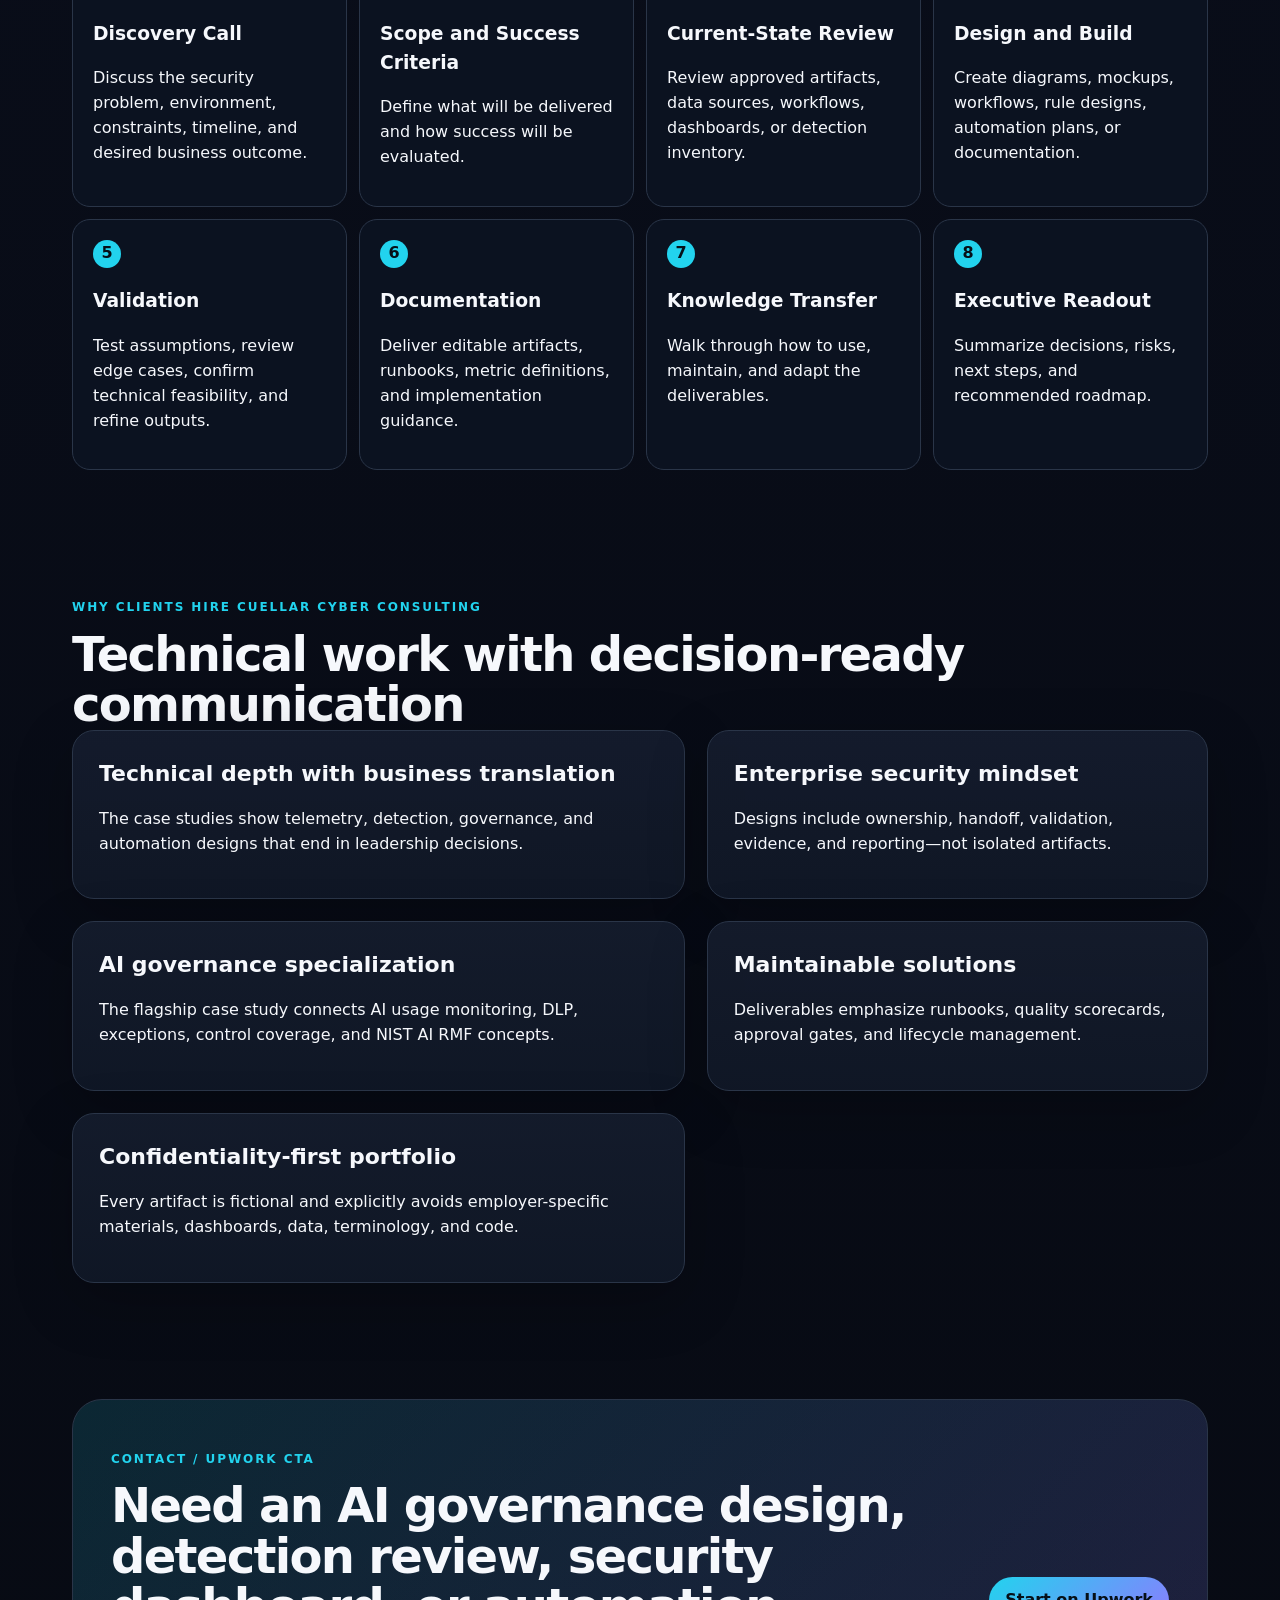
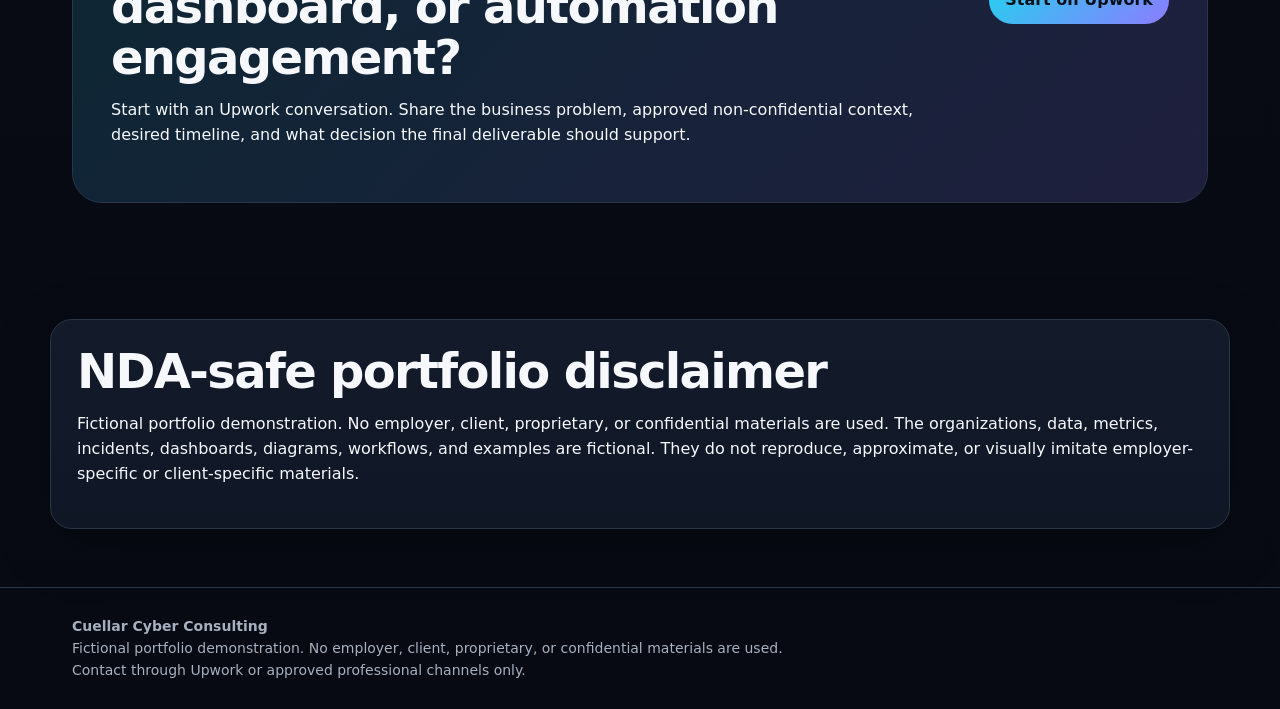
==== commit 7b73d525: "Fix mobile filter interactions" ====
--- a/index.html
+++ b/index.html
@@ -1,8 +1,8 @@
-<!doctype html><html lang="en"><head><meta charset="utf-8"><meta name="viewport" content="width=device-width, initial-scale=1"><title>Cuellar Cyber Consulting | Cybersecurity Consulting Portfolio</title><meta name="description" content="Interactive fictional cybersecurity consulting portfolio for AI security governance, detection engineering, SOC workflow, automation, and executive reporting."><meta property="og:title" content="Cuellar Cyber Consulting | Cybersecurity Consulting Portfolio"><meta property="og:description" content="Interactive fictional cybersecurity consulting portfolio for AI security governance, detection engineering, SOC workflow, automation, and executive reporting."><meta property="og:type" content="website"><meta property="og:image" content="assets/thumbnails/01-ai-governance-thumbnail.png"><link rel="icon" href="assets/svg/favicon.svg" type="image/svg+xml"><link rel="stylesheet" href="assets/css/styles.css"><script defer src="assets/js/main.js"></script></head><body><a class="skip" href="#main">Skip to content</a><header class="site-header"><nav class="nav" aria-label="Primary"><a class="brand" href="index.html"><span class="mark">CCC</span><span>Cuellar Cyber Consulting</span></a><div class="navlinks"><a href="index.html#expertise">Expertise</a><a href="index.html#case-studies">Case Studies</a><a href="index.html#methodology">Methodology</a><a href="index.html#engagement">Engagement</a><a class="btn" href="index.html#contact">Start on Upwork</a></div></nav></header>
+<!doctype html><html lang="en"><head><meta charset="utf-8"><meta name="viewport" content="width=device-width, initial-scale=1"><title>Cuellar Cyber Consulting | Cybersecurity Consulting Portfolio</title><meta name="description" content="Interactive fictional cybersecurity consulting portfolio for AI security governance, detection engineering, SOC workflow, automation, and executive reporting."><meta property="og:title" content="Cuellar Cyber Consulting | Cybersecurity Consulting Portfolio"><meta property="og:description" content="Interactive fictional cybersecurity consulting portfolio for AI security governance, detection engineering, SOC workflow, automation, and executive reporting."><meta property="og:type" content="website"><meta property="og:image" content="assets/thumbnails/01-ai-governance-thumbnail.png"><link rel="icon" href="assets/svg/favicon.svg" type="image/svg+xml"><link rel="stylesheet" href="assets/css/styles.css?v=3"><script defer src="assets/js/main.js?v=3"></script></head><body><a class="skip" href="#main">Skip to content</a><header class="site-header"><nav class="nav" aria-label="Primary"><a class="brand" href="index.html"><span class="mark">CCC</span><span>Cuellar Cyber Consulting</span></a><div class="navlinks"><a href="index.html#expertise">Expertise</a><a href="index.html#case-studies">Case Studies</a><a href="index.html#methodology">Methodology</a><a href="index.html#engagement">Engagement</a><a class="btn" href="index.html#contact">Start on Upwork</a></div></nav></header>
 <main id="main"><section class="hero"><div class="wrap hero-grid"><div><p class="eyebrow">Enterprise Security Engineering • AI Security • Detection Automation</p><h1>I design practical security systems that turn technical risk into operational clarity and executive action.</h1><p class="lead">Cuellar Cyber Consulting helps organizations improve threat visibility, reduce analyst friction, govern AI adoption, automate repeatable security work, and communicate cyber risk in a way leaders can act on.</p><div class="hero-actions"><a class="btn primary" href="#contact">Start an Upwork conversation</a><a class="btn" href="#case-studies">View selected case studies</a></div><p class="note">Fictional portfolio demonstration. No employer, client, proprietary, or confidential materials are used.</p></div><aside class="hero-card" aria-label="Portfolio focus"><p class="eyebrow">Portfolio focus</p><div class="kpi-grid"><div class="kpi"><b>AI</b><span>Security monitoring and governance</span></div><div class="kpi"><b>SOC</b><span>Investigation workflow design</span></div><div class="kpi"><b>DET</b><span>Detection lifecycle and validation</span></div><div class="kpi"><b>EXE</b><span>Leadership metrics and action</span></div></div></aside></div></section>
 <section class="section" id="about"><div class="wrap about-grid"><div><p class="eyebrow">About</p><h2>About Cuellar Cyber Consulting</h2><p class="intro">Andrew approaches cybersecurity as a practical system of technical detection, operational workflow design, governance, automation, risk communication, and executive decision support. The work is designed to help teams move from unclear security signals to repeatable processes, documented decisions, and measurable outcomes.</p></div><div class="panel"><h3>Consulting perspective</h3><p>Strong security work should be technically defensible, operationally usable, and safe to discuss with leadership. These fictional case studies show how Andrew thinks through architecture, analyst workflow, control ownership, validation, documentation, and executive reporting without exposing confidential information.</p></div></div></section>
 <section class="section" id="expertise"><div class="wrap"><div class="section-head"><div><p class="eyebrow">Core expertise</p><h2>Capability groups</h2></div><p class="intro">Organized around the work a client can hire Andrew to deliver: security workflows, AI governance, detection design, guarded automation, and executive reporting.</p></div><div class="cap-grid"><div class="cap"><h3>Security Operations</h3><ul><li>SOC workflow design</li><li>Incident triage</li><li>Case handoff</li><li>Evidence collection</li></ul></div><div class="cap"><h3>AI Security &amp; Governance</h3><ul><li>GenAI governance</li><li>AI usage monitoring</li><li>NIST AI RMF concepts</li><li>Exception lifecycle</li></ul></div><div class="cap"><h3>Detection &amp; Investigation</h3><ul><li>Detection lifecycle</li><li>Threat hypothesis</li><li>MITRE ATT&amp;CK mapping</li><li>False-positive tuning</li></ul></div><div class="cap"><h3>Automation &amp; Engineering</h3><ul><li>PowerShell automation</li><li>API enrichment</li><li>Least privilege</li><li>Audit logging</li></ul></div><div class="cap"><h3>Risk &amp; Executive Reporting</h3><ul><li>KPI/KRI design</li><li>Board scorecards</li><li>Control maturity</li><li>Decision roadmaps</li></ul></div></div></div></section>
-<section class="section" id="case-studies"><div class="wrap"><div class="section-head"><div><p class="eyebrow">Selected case studies</p><h2>How the work is structured</h2></div><p class="intro">Each case study is a fictional, NDA-safe consulting artifact with business risk, technical approach, workflows, controls, deliverables, success measures, and next-phase recommendations.</p></div><div class="toolbar" aria-label="Filter case studies"><button class="filter active" data-filter="all">All</button><button class="filter" data-filter="ai">AI Security</button><button class="filter" data-filter="detection">Detection</button><button class="filter" data-filter="automation">Automation</button><button class="filter" data-filter="reporting">Reporting</button></div><div class="case-grid"><article class="card case-card" data-featured="true" data-tags="ai ai ops detection ai reporting"><img src="assets/thumbnails/01-ai-governance-thumbnail.png" alt="Fictional Enterprise AI Security Monitoring &amp; Governance dashboard thumbnail"><div class="case-body"><p class="eyebrow">Fictional Case Study</p><h3>Enterprise AI Security Monitoring &amp; Governance</h3><p>AI usage visibility, governance workflows, DLP-informed risk scoring, and executive reporting for responsible GenAI adoption.</p><div class="case-meta"><div class="mini"><strong>Challenge</strong><br>A fictional regulated enterprise lacked centralized visibility into approved and unapproved AI usage, creating governance blind spots, inconsistent exception handling, and limited evidence for audit and risk reporting.</div><div class="mini"><strong>Business outcome</strong><br>Modeled an AI security operating system that connects telemetry, risk scoring, exception workflows, and executive reporting without blocking responsible adoption.</div></div><div class="tags"><span class="tag">AI Security</span><span class="tag">GenAI Governance</span><span class="tag">DLP</span><span class="tag">SIEM</span><span class="tag">NIST AI RMF</span><span class="tag">Executive Reporting</span></div><a class="btn primary" href="case-studies/01-ai-governance.html">View Case Study</a></div></article><article class="card case-card" data-featured="false" data-tags="ops detection detection ops ops ops"><img src="assets/thumbnails/02-investigation-dashboard-thumbnail.png" alt="Fictional Security Investigation Dashboard dashboard thumbnail"><div class="case-body"><p class="eyebrow">Fictional Case Study</p><h3>Security Investigation Dashboard</h3><p>Unified SOC workflow for entity context, alert chronology, evidence collection, analyst decisions, and case handoff.</p><div class="case-meta"><div class="mini"><strong>Challenge</strong><br>A fictional enterprise SOC had analysts pivoting across identity, endpoint, cloud, network, and collaboration tools during time-sensitive investigations.</div><div class="mini"><strong>Business outcome</strong><br>Modeled a single investigation workspace that reduces tool switching while preserving analyst judgment, escalation criteria, and evidence quality.</div></div><div class="tags"><span class="tag">SOC Workflow</span><span class="tag">Threat Investigation</span><span class="tag">SIEM</span><span class="tag">EDR</span><span class="tag">Case Management</span><span class="tag">Incident Response</span></div><a class="btn primary" href="case-studies/02-investigation-dashboard.html">View Case Study</a></div></article><article class="card case-card" data-featured="false" data-tags="detection detection ops detection ops ops"><img src="assets/thumbnails/03-detection-engineering-thumbnail.png" alt="Fictional Detection Engineering &amp; Threat Investigation dashboard thumbnail"><div class="case-body"><p class="eyebrow">Fictional Case Study</p><h3>Detection Engineering &amp; Threat Investigation</h3><p>A detection lifecycle from hypothesis to telemetry mapping, validation, tuning, deployment, runbooks, and retirement decisions.</p><div class="case-meta"><div class="mini"><strong>Challenge</strong><br>A fictional technology company needed repeatable detection engineering for suspicious PowerShell, identity abuse, and unusual administrative behavior instead of one-off noisy rules.</div><div class="mini"><strong>Business outcome</strong><br>Modeled an explainable detection lifecycle with ownership, test data, quality scoring, analyst runbooks, and tuning feedback loops.</div></div><div class="tags"><span class="tag">Detection Engineering</span><span class="tag">Threat Hunting</span><span class="tag">MITRE ATT&amp;CK</span><span class="tag">SIEM</span><span class="tag">KQL/SPL Concepts</span><span class="tag">Runbooks</span></div><a class="btn primary" href="case-studies/03-detection-engineering.html">View Case Study</a></div></article><article class="card case-card" data-featured="false" data-tags="automation automation automation ops ops ops"><img src="assets/thumbnails/04-powershell-automation-thumbnail.png" alt="Fictional PowerShell Security Automation dashboard thumbnail"><div class="case-body"><p class="eyebrow">Fictional Case Study</p><h3>PowerShell Security Automation</h3><p>Guarded automation patterns for evidence collection, enrichment, configuration validation, logging, approvals, and rollback planning.</p><div class="case-meta"><div class="mini"><strong>Challenge</strong><br>A fictional security team needed repeatable PowerShell automation for investigation support without introducing unsafe scripts or unreviewed privileged actions.</div><div class="mini"><strong>Business outcome</strong><br>Modeled secure automation as an auditable workflow with validation, least privilege, approval gates, logging, error handling, and human-in-the-loop decisions.</div></div><div class="tags"><span class="tag">PowerShell</span><span class="tag">Security Automation</span><span class="tag">SOC Automation</span><span class="tag">Least Privilege</span><span class="tag">Audit Logging</span><span class="tag">Runbooks</span></div><a class="btn primary" href="case-studies/04-powershell-automation.html">View Case Study</a></div></article><article class="card case-card" data-featured="false" data-tags="reporting reporting reporting ops ops ops"><img src="assets/thumbnails/05-executive-metrics-thumbnail.png" alt="Fictional Executive Cybersecurity Metrics Dashboard dashboard thumbnail"><div class="case-body"><p class="eyebrow">Fictional Case Study</p><h3>Executive Cybersecurity Metrics Dashboard</h3><p>Leadership reporting that separates operational metrics, KPIs, KRIs, and executive decisions for security program accountability.</p><div class="case-meta"><div class="mini"><strong>Challenge</strong><br>A fictional enterprise needed cybersecurity reporting that moved beyond vanity metrics and showed risk trend, control maturity, response readiness, investment priorities, and decisions required.</div><div class="mini"><strong>Business outcome</strong><br>Modeled an executive dashboard and reporting cadence that links technical security data to business risk, action ownership, and 30/60/90-day roadmap decisions.</div></div><div class="tags"><span class="tag">Executive Reporting</span><span class="tag">Cyber Risk</span><span class="tag">KPI/KRI</span><span class="tag">Board Scorecard</span><span class="tag">Control Maturity</span><span class="tag">Roadmaps</span></div><a class="btn primary" href="case-studies/05-executive-metrics.html">View Case Study</a></div></article></div></div></section>
+<section class="section" id="case-studies"><div class="wrap"><div class="section-head"><div><p class="eyebrow">Selected case studies</p><h2>How the work is structured</h2></div><p class="intro">Each case study is a fictional, NDA-safe consulting artifact with business risk, technical approach, workflows, controls, deliverables, success measures, and next-phase recommendations.</p></div><div class="toolbar" aria-label="Filter case studies"><button class="filter active" type="button" data-filter="all">All</button><button class="filter" type="button" data-filter="ai">AI Security</button><button class="filter" type="button" data-filter="detection">Detection</button><button class="filter" type="button" data-filter="automation">Automation</button><button class="filter" type="button" data-filter="reporting">Reporting</button></div><div class="case-grid"><article class="card case-card" data-featured="true" data-tags="ai ai ops detection ai reporting"><img src="assets/thumbnails/01-ai-governance-thumbnail.png" alt="Fictional Enterprise AI Security Monitoring &amp; Governance dashboard thumbnail"><div class="case-body"><p class="eyebrow">Fictional Case Study</p><h3>Enterprise AI Security Monitoring &amp; Governance</h3><p>AI usage visibility, governance workflows, DLP-informed risk scoring, and executive reporting for responsible GenAI adoption.</p><div class="case-meta"><div class="mini"><strong>Challenge</strong><br>A fictional regulated enterprise lacked centralized visibility into approved and unapproved AI usage, creating governance blind spots, inconsistent exception handling, and limited evidence for audit and risk reporting.</div><div class="mini"><strong>Business outcome</strong><br>Modeled an AI security operating system that connects telemetry, risk scoring, exception workflows, and executive reporting without blocking responsible adoption.</div></div><div class="tags"><span class="tag">AI Security</span><span class="tag">GenAI Governance</span><span class="tag">DLP</span><span class="tag">SIEM</span><span class="tag">NIST AI RMF</span><span class="tag">Executive Reporting</span></div><a class="btn primary" href="case-studies/01-ai-governance.html">View Case Study</a></div></article><article class="card case-card" data-featured="false" data-tags="ops detection detection ops ops ops"><img src="assets/thumbnails/02-investigation-dashboard-thumbnail.png" alt="Fictional Security Investigation Dashboard dashboard thumbnail"><div class="case-body"><p class="eyebrow">Fictional Case Study</p><h3>Security Investigation Dashboard</h3><p>Unified SOC workflow for entity context, alert chronology, evidence collection, analyst decisions, and case handoff.</p><div class="case-meta"><div class="mini"><strong>Challenge</strong><br>A fictional enterprise SOC had analysts pivoting across identity, endpoint, cloud, network, and collaboration tools during time-sensitive investigations.</div><div class="mini"><strong>Business outcome</strong><br>Modeled a single investigation workspace that reduces tool switching while preserving analyst judgment, escalation criteria, and evidence quality.</div></div><div class="tags"><span class="tag">SOC Workflow</span><span class="tag">Threat Investigation</span><span class="tag">SIEM</span><span class="tag">EDR</span><span class="tag">Case Management</span><span class="tag">Incident Response</span></div><a class="btn primary" href="case-studies/02-investigation-dashboard.html">View Case Study</a></div></article><article class="card case-card" data-featured="false" data-tags="detection detection ops detection ops ops"><img src="assets/thumbnails/03-detection-engineering-thumbnail.png" alt="Fictional Detection Engineering &amp; Threat Investigation dashboard thumbnail"><div class="case-body"><p class="eyebrow">Fictional Case Study</p><h3>Detection Engineering &amp; Threat Investigation</h3><p>A detection lifecycle from hypothesis to telemetry mapping, validation, tuning, deployment, runbooks, and retirement decisions.</p><div class="case-meta"><div class="mini"><strong>Challenge</strong><br>A fictional technology company needed repeatable detection engineering for suspicious PowerShell, identity abuse, and unusual administrative behavior instead of one-off noisy rules.</div><div class="mini"><strong>Business outcome</strong><br>Modeled an explainable detection lifecycle with ownership, test data, quality scoring, analyst runbooks, and tuning feedback loops.</div></div><div class="tags"><span class="tag">Detection Engineering</span><span class="tag">Threat Hunting</span><span class="tag">MITRE ATT&amp;CK</span><span class="tag">SIEM</span><span class="tag">KQL/SPL Concepts</span><span class="tag">Runbooks</span></div><a class="btn primary" href="case-studies/03-detection-engineering.html">View Case Study</a></div></article><article class="card case-card" data-featured="false" data-tags="automation automation automation ops ops ops"><img src="assets/thumbnails/04-powershell-automation-thumbnail.png" alt="Fictional PowerShell Security Automation dashboard thumbnail"><div class="case-body"><p class="eyebrow">Fictional Case Study</p><h3>PowerShell Security Automation</h3><p>Guarded automation patterns for evidence collection, enrichment, configuration validation, logging, approvals, and rollback planning.</p><div class="case-meta"><div class="mini"><strong>Challenge</strong><br>A fictional security team needed repeatable PowerShell automation for investigation support without introducing unsafe scripts or unreviewed privileged actions.</div><div class="mini"><strong>Business outcome</strong><br>Modeled secure automation as an auditable workflow with validation, least privilege, approval gates, logging, error handling, and human-in-the-loop decisions.</div></div><div class="tags"><span class="tag">PowerShell</span><span class="tag">Security Automation</span><span class="tag">SOC Automation</span><span class="tag">Least Privilege</span><span class="tag">Audit Logging</span><span class="tag">Runbooks</span></div><a class="btn primary" href="case-studies/04-powershell-automation.html">View Case Study</a></div></article><article class="card case-card" data-featured="false" data-tags="reporting reporting reporting ops ops ops"><img src="assets/thumbnails/05-executive-metrics-thumbnail.png" alt="Fictional Executive Cybersecurity Metrics Dashboard dashboard thumbnail"><div class="case-body"><p class="eyebrow">Fictional Case Study</p><h3>Executive Cybersecurity Metrics Dashboard</h3><p>Leadership reporting that separates operational metrics, KPIs, KRIs, and executive decisions for security program accountability.</p><div class="case-meta"><div class="mini"><strong>Challenge</strong><br>A fictional enterprise needed cybersecurity reporting that moved beyond vanity metrics and showed risk trend, control maturity, response readiness, investment priorities, and decisions required.</div><div class="mini"><strong>Business outcome</strong><br>Modeled an executive dashboard and reporting cadence that links technical security data to business risk, action ownership, and 30/60/90-day roadmap decisions.</div></div><div class="tags"><span class="tag">Executive Reporting</span><span class="tag">Cyber Risk</span><span class="tag">KPI/KRI</span><span class="tag">Board Scorecard</span><span class="tag">Control Maturity</span><span class="tag">Roadmaps</span></div><a class="btn primary" href="case-studies/05-executive-metrics.html">View Case Study</a></div></article></div></div></section>
 <section class="section" id="methodology"><div class="wrap"><p class="eyebrow">Consulting methodology</p><h2>Repeatable process, not one-off artifacts</h2><div class="method"><div class="step"><h3>Discovery</h3><p>Clarify business goals, environment assumptions, stakeholders, and confidentiality boundaries before designing anything.</p></div><div class="step"><h3>Risk and Requirements Analysis</h3><p>Separate operational pain from business risk, define success measures, and document constraints.</p></div><div class="step"><h3>Threat Modeling</h3><p>Identify relevant threat behaviors, abuse paths, data sensitivity, and control expectations.</p></div><div class="step"><h3>Architecture and Workflow Design</h3><p>Translate requirements into data flows, governance checkpoints, dashboards, detections, or automation workflows.</p></div><div class="step"><h3>Implementation Planning</h3><p>Create build backlog, owners, dependencies, validation plan, and rollout sequence.</p></div><div class="step"><h3>Validation and Testing</h3><p>Use representative fictional or client-approved test data to validate logic, usability, and control behavior.</p></div><div class="step"><h3>Operational Handoff</h3><p>Document runbooks, decision points, maintenance owners, and escalation paths.</p></div><div class="step"><h3>Metrics and Executive Reporting</h3><p>Connect technical evidence to leadership decisions, trend visibility, and accountability.</p></div><div class="step"><h3>Continuous Improvement</h3><p>Review false positives, stale exceptions, changing threats, and dashboard usefulness over time.</p></div></div></div></section>
 <section class="section" id="engagement"><div class="wrap"><p class="eyebrow">Engagement lifecycle</p><h2>What clients receive</h2><p class="intro">Depending on scope, deliverables may include architecture diagrams, security workflows, detection designs, dashboard mockups, risk assessments, governance frameworks, runbooks, implementation roadmaps, executive summaries, or technical documentation.</p><div class="timeline"><div class="step"><h3>Discovery Call</h3><p>Discuss the security problem, environment, constraints, timeline, and desired business outcome.</p></div><div class="step"><h3>Scope and Success Criteria</h3><p>Define what will be delivered and how success will be evaluated.</p></div><div class="step"><h3>Current-State Review</h3><p>Review approved artifacts, data sources, workflows, dashboards, or detection inventory.</p></div><div class="step"><h3>Design and Build</h3><p>Create diagrams, mockups, workflows, rule designs, automation plans, or documentation.</p></div><div class="step"><h3>Validation</h3><p>Test assumptions, review edge cases, confirm technical feasibility, and refine outputs.</p></div><div class="step"><h3>Documentation</h3><p>Deliver editable artifacts, runbooks, metric definitions, and implementation guidance.</p></div><div class="step"><h3>Knowledge Transfer</h3><p>Walk through how to use, maintain, and adapt the deliverables.</p></div><div class="step"><h3>Executive Readout</h3><p>Summarize decisions, risks, next steps, and recommended roadmap.</p></div></div></div></section>
 <section class="section" id="why"><div class="wrap"><p class="eyebrow">Why clients hire Cuellar Cyber Consulting</p><h2>Technical work with decision-ready communication</h2><div class="why-grid"><div class="panel"><h3>Technical depth with business translation</h3><p>The case studies show telemetry, detection, governance, and automation designs that end in leadership decisions.</p></div><div class="panel"><h3>Enterprise security mindset</h3><p>Designs include ownership, handoff, validation, evidence, and reporting—not isolated artifacts.</p></div><div class="panel"><h3>AI governance specialization</h3><p>The flagship case study connects AI usage monitoring, DLP, exceptions, control coverage, and NIST AI RMF concepts.</p></div><div class="panel"><h3>Maintainable solutions</h3><p>Deliverables emphasize runbooks, quality scorecards, approval gates, and lifecycle management.</p></div><div class="panel"><h3>Confidentiality-first portfolio</h3><p>Every artifact is fictional and explicitly avoids employer-specific materials, dashboards, data, terminology, and code.</p></div></div></div></section>
--- a/assets/css/styles.css
+++ b/assets/css/styles.css
@@ -1,2 +1,55 @@
 
 :root{--bg:#070A12;--bg2:#0B1020;--panel:#101827;--panel2:#151D2E;--line:#2A3548;--text:#F6F8FC;--muted:#A7B0C0;--cyan:#22D3EE;--blue:#60A5FA;--violet:#8B7CFF;--green:#34D399;--amber:#FBBF24;--rose:#FB7185;--orange:#FB923C;--max:1180px;--radius:22px}*{box-sizing:border-box}html{scroll-behavior:smooth}body{margin:0;background:radial-gradient(circle at 75% -10%,rgba(139,124,255,.22),transparent 34%),linear-gradient(180deg,#070A12,#0B1020 42%,#070A12);color:var(--text);font-family:Inter,ui-sans-serif,system-ui,-apple-system,Segoe UI,Arial,sans-serif;line-height:1.55}a{color:inherit}img{max-width:100%;display:block}.skip{position:absolute;left:-999px;top:8px;background:var(--cyan);color:#001018;padding:10px 14px;border-radius:10px;z-index:50}.skip:focus{left:8px}.site-header{position:sticky;top:0;z-index:20;background:rgba(7,10,18,.82);backdrop-filter:blur(16px);border-bottom:1px solid rgba(42,53,72,.72)}.nav{max-width:var(--max);margin:0 auto;padding:14px 22px;display:flex;align-items:center;gap:18px;justify-content:space-between}.brand{display:flex;align-items:center;gap:12px;font-weight:800;letter-spacing:.01em;text-decoration:none}.mark{width:36px;height:36px;border-radius:12px;background:linear-gradient(135deg,var(--cyan),var(--violet));display:grid;place-items:center;color:#061018;font-weight:900}.navlinks{display:flex;gap:18px;align-items:center;font-size:14px;color:var(--muted)}.navlinks a{text-decoration:none}.navlinks a:hover,.navlinks a:focus{color:var(--text)}.btn{display:inline-flex;align-items:center;gap:8px;border:1px solid var(--line);border-radius:999px;padding:11px 16px;text-decoration:none;background:rgba(16,24,39,.78);font-weight:750}.btn.primary{background:linear-gradient(135deg,var(--cyan),var(--violet));color:#061018;border:0}.btn:hover{transform:translateY(-1px)}:focus-visible{outline:3px solid var(--cyan);outline-offset:3px}.wrap{max-width:var(--max);margin:0 auto;padding:0 22px}.hero{padding:78px 0 46px}.eyebrow{color:var(--cyan);font-size:12px;font-weight:850;letter-spacing:.16em;text-transform:uppercase}.hero-grid{display:grid;grid-template-columns:minmax(0,1.05fr) minmax(340px,.75fr);gap:42px;align-items:center}.hero h1{font-size:clamp(42px,7vw,76px);line-height:.95;margin:14px 0 22px;letter-spacing:-.055em}.lead{font-size:clamp(18px,2.2vw,22px);color:#D7DEEA;max-width:780px}.hero-actions{display:flex;flex-wrap:wrap;gap:14px;margin:28px 0}.note{color:var(--muted);font-size:14px}.hero-card,.card,.panel{background:linear-gradient(180deg,rgba(21,29,46,.88),rgba(16,24,39,.9));border:1px solid var(--line);border-radius:var(--radius);box-shadow:0 18px 60px rgba(0,0,0,.22)}.hero-card{padding:24px}.kpi-grid{display:grid;grid-template-columns:1fr 1fr;gap:12px}.kpi{padding:16px;border:1px solid rgba(42,53,72,.9);border-radius:18px;background:#0B1220}.kpi b{display:block;color:var(--cyan);font-size:24px}.kpi span{color:var(--muted);font-size:12px}.section{padding:58px 0}.section-head{display:flex;align-items:end;justify-content:space-between;gap:28px;margin-bottom:24px}.section h2{font-size:clamp(30px,4vw,48px);letter-spacing:-.035em;line-height:1.05;margin:0}.section .intro{max-width:760px;color:#CBD3E2;font-size:17px}.about-grid,.why-grid{display:grid;grid-template-columns:1.1fr .9fr;gap:22px}.panel{padding:26px}.panel h3,.card h3{margin:0 0 10px;font-size:22px}.cap-grid{display:grid;grid-template-columns:repeat(5,1fr);gap:14px}.cap{padding:18px;border-radius:18px;background:#0B1220;border:1px solid var(--line)}.cap h3{font-size:16px;margin:0 0 10px;color:var(--text)}.cap ul{margin:0;padding-left:18px;color:var(--muted);font-size:14px}.toolbar{display:flex;flex-wrap:wrap;gap:10px;margin-bottom:20px}.filter{border:1px solid var(--line);background:#0B1220;color:var(--muted);padding:9px 13px;border-radius:999px;cursor:pointer}.filter.active,.filter:hover{color:#061018;background:var(--cyan);border-color:var(--cyan)}.case-grid{display:grid;grid-template-columns:repeat(2,minmax(0,1fr));gap:20px}.case-card{overflow:hidden}.case-card[data-featured="true"]{grid-column:1/-1;display:grid;grid-template-columns:.95fr 1.05fr}.case-card img{width:100%;height:auto;aspect-ratio:16/10;object-fit:contain;background:#0B1220;padding:10px}.case-card[data-featured="true"] img{height:100%;min-height:260px;aspect-ratio:auto}.case-body{padding:24px}.tags{display:flex;flex-wrap:wrap;gap:8px;margin:14px 0}.tag{font-size:12px;color:#DCE8F5;border:1px solid var(--line);background:#0B1220;border-radius:999px;padding:5px 9px}.case-meta{display:grid;grid-template-columns:1fr 1fr;gap:12px;margin:16px 0}.mini{border-left:3px solid var(--cyan);padding-left:12px;color:var(--muted);font-size:14px}.method{display:grid;grid-template-columns:repeat(3,1fr);gap:14px;counter-reset:step}.step{position:relative;padding:20px;background:#0B1220;border:1px solid var(--line);border-radius:18px}.step:before{counter-increment:step;content:counter(step);width:28px;height:28px;border-radius:50%;display:grid;place-items:center;background:var(--cyan);color:#061018;font-weight:900;margin-bottom:12px}.timeline{display:grid;grid-template-columns:repeat(4,1fr);gap:12px;counter-reset:step}.timeline .step{min-height:150px}.cta{padding:38px;border-radius:30px;background:linear-gradient(135deg,rgba(34,211,238,.14),rgba(139,124,255,.18));border:1px solid var(--line);display:grid;grid-template-columns:1fr auto;gap:24px;align-items:center}.footer{border-top:1px solid var(--line);padding:28px 0;color:var(--muted);font-size:14px}.case-hero{padding:56px 0 30px}.breadcrumbs{font-size:14px;color:var(--muted);margin-bottom:20px}.case-layout{display:grid;grid-template-columns:minmax(0,1fr) 292px;gap:26px;align-items:start}.toc{position:sticky;top:82px;padding:18px;background:#0B1220;border:1px solid var(--line);border-radius:18px}.toc a{display:block;color:var(--muted);text-decoration:none;margin:9px 0;font-size:14px}.toc a:hover{color:var(--text)}.case-section{padding:24px;margin-bottom:18px;background:rgba(16,24,39,.72);border:1px solid var(--line);border-radius:22px}.case-section h2{font-size:28px;margin:0 0 12px}.two-col{display:grid;grid-template-columns:1fr 1fr;gap:16px}.list{margin:0;padding-left:20px;color:#D4DBE8}.visual{border-radius:18px;border:1px solid var(--line);overflow:hidden;background:#0B1220}.metric-table{width:100%;border-collapse:collapse}.metric-table th,.metric-table td{border-bottom:1px solid var(--line);padding:12px;text-align:left;vertical-align:top}.metric-table th{color:var(--cyan)}details{border:1px solid var(--line);border-radius:16px;padding:14px 16px;background:#0B1220}summary{cursor:pointer;font-weight:800}.backtop{position:fixed;right:18px;bottom:18px;width:42px;height:42px;border-radius:50%;display:grid;place-items:center;background:var(--cyan);color:#061018;text-decoration:none;font-weight:900}@media(max-width:980px){.hero-grid,.about-grid,.why-grid,.case-layout,.cta{grid-template-columns:1fr}.section-head{display:block}.section-head .intro{margin-top:12px}.cap-grid{grid-template-columns:repeat(2,1fr)}.method{grid-template-columns:repeat(2,1fr)}.timeline{grid-template-columns:repeat(2,1fr)}.toc{position:relative;top:auto}.case-card[data-featured="true"],.case-grid{display:grid;grid-template-columns:1fr}.navlinks{display:none}}@media(max-width:620px){.cap-grid,.method,.timeline,.two-col,.case-meta{grid-template-columns:1fr}.hero{padding-top:46px}.section{padding:38px 0}.panel,.case-section{padding:18px}.hero h1{font-size:42px}.backtop{display:none}}@media(prefers-reduced-motion:reduce){*,html{scroll-behavior:auto!important;transition:none!important;animation:none!important}}@media print{.site-header,.toolbar,.toc,.backtop,.btn{display:none!important}body{background:#fff;color:#111}.case-layout,.hero-grid,.about-grid,.why-grid,.case-grid,.case-card[data-featured="true"]{display:block}.card,.panel,.case-section{break-inside:avoid;border:1px solid #bbb;background:#fff;color:#111}.tag,.note,.intro,.lead,.mini{color:#333}.section{padding:20px 0}}
+
+/* --------------------------------------------------------------------------
+   Mobile responsiveness hardening — final candidate patch
+   Purpose: prevent case-study artwork/dashboard thumbnails from overlapping
+   card text on iPhone/Android widths and remove horizontal scrolling.
+   -------------------------------------------------------------------------- */
+html,body{max-width:100%;overflow-x:clip}.wrap,.nav,.hero-grid,.about-grid,.section-head,.case-grid,.case-card,.case-body,.case-meta,.case-layout,.case-section,.visual,.timeline,.method,.cap-grid,.why-grid,.cta,.two-col{min-width:0}.card,.panel,.case-section,.case-card,.case-body,.mini,.step,.cap{min-width:0;overflow-wrap:break-word;word-break:normal}.case-card{position:relative;display:flex;flex-direction:column}.case-card img,.visual img{position:relative;z-index:0;display:block;width:100%;max-width:100%;height:auto;object-fit:contain}.case-body{position:relative;z-index:1}.visual{max-width:100%;overflow:hidden}.visual img{border-radius:16px}.case-section img{max-width:100%;height:auto}.case-layout{align-items:start}.toc{min-width:0}.btn,.filter{max-width:100%;white-space:normal;text-align:center}.tags{min-width:0}.tag{white-space:normal}.mini{max-width:100%}
+
+@media(max-width:768px){
+  :root{--radius:18px}
+  .wrap{padding-left:18px;padding-right:18px;width:100%;max-width:100%}
+  .nav{padding:12px 18px;gap:12px;align-items:flex-start}.brand{min-width:0}.brand span:last-child{overflow-wrap:anywhere}.mark{flex:0 0 36px}
+  .hero-grid,.about-grid,.why-grid,.case-layout,.cta,.two-col{display:grid;grid-template-columns:1fr!important;gap:18px}
+  .case-grid{display:grid;grid-template-columns:1fr!important;gap:18px;width:100%}
+  .case-card,.case-card[data-featured="true"]{display:flex!important;grid-column:auto!important;grid-template-columns:none!important;flex-direction:column;width:100%;max-width:100%;overflow:hidden}
+  .case-card img,.case-card[data-featured="true"] img{width:100%;max-width:100%;height:auto!important;min-height:0!important;max-height:none!important;aspect-ratio:16/10;object-fit:contain;padding:8px;flex:0 0 auto}
+  .case-body{width:100%;padding:20px}
+  .case-meta{display:grid;grid-template-columns:1fr!important;gap:12px}
+  .cap-grid,.method,.timeline{grid-template-columns:1fr 1fr;gap:12px}
+  .section-head{display:block}.section-head .intro{margin-top:12px}
+  .case-hero{padding-top:38px}.case-hero h1{font-size:clamp(34px,9vw,52px);line-height:1.02;letter-spacing:-.04em}
+  .visual{margin-left:0;margin-right:0;width:100%;overflow:hidden}.visual img{width:100%;max-width:100%;height:auto;object-fit:contain}
+  .toc{position:relative!important;top:auto!important;width:100%;margin-bottom:16px}
+}
+
+@media(max-width:480px){
+  .wrap{padding-left:14px;padding-right:14px}
+  .hero{padding:42px 0 30px}.section{padding:34px 0}.case-hero{padding:34px 0 24px}
+  .hero h1{font-size:clamp(34px,11vw,42px);line-height:1.02;letter-spacing:-.04em}.lead{font-size:17px;line-height:1.5}.section h2{font-size:clamp(27px,8vw,34px);line-height:1.08}
+  .hero-card,.card,.panel,.case-section{border-radius:16px}.panel,.case-section,.case-body{padding:16px}
+  .hero-actions{display:grid;grid-template-columns:1fr;gap:10px}.btn{justify-content:center;width:100%}
+  .toolbar{gap:8px}.filter{flex:1 1 calc(50% - 8px);padding:9px 10px;font-size:13px}
+  .cap-grid,.method,.timeline,.case-meta,.kpi-grid{grid-template-columns:1fr!important}
+  .case-card img,.case-card[data-featured="true"] img{aspect-ratio:auto;padding:6px;border-bottom:1px solid var(--line)}
+  .case-body h3{font-size:21px;line-height:1.12}.case-body p,.mini{font-size:14px;line-height:1.5}
+  .tags{gap:6px}.tag{font-size:11px;padding:5px 8px}
+  .visual{border-radius:14px}.visual img{border-radius:12px}
+}
+
+/* Mobile case-study table polish: keep the site scroll-free without splitting labels into unreadable fragments. */
+@media(max-width:480px){
+  table{width:100%;table-layout:auto;border-collapse:collapse}
+  th,td{overflow-wrap:break-word;word-break:normal;hyphens:auto}
+  .case-section table{display:block;width:100%}
+  .case-section table thead{display:none}
+  .case-section table tbody,.case-section table tr,.case-section table td{display:block;width:100%}
+  .case-section table tr{padding:12px 0;border-bottom:1px solid var(--line)}
+  .case-section table td{border:0!important;padding:4px 0!important}
+  .case-section table td:first-child{color:var(--cyan);font-weight:800;font-size:15px}
+}
+
+/* iOS Safari/touch filter safeguards: preserve approved button appearance while ensuring taps reach real buttons. */
+.toolbar{position:relative;z-index:3}.filter{position:relative;z-index:4;pointer-events:auto;touch-action:manipulation;-webkit-tap-highlight-color:rgba(34,211,238,.22);cursor:pointer}.case-card[hidden]{display:none!important}.case-card>img,.visual img{pointer-events:none}
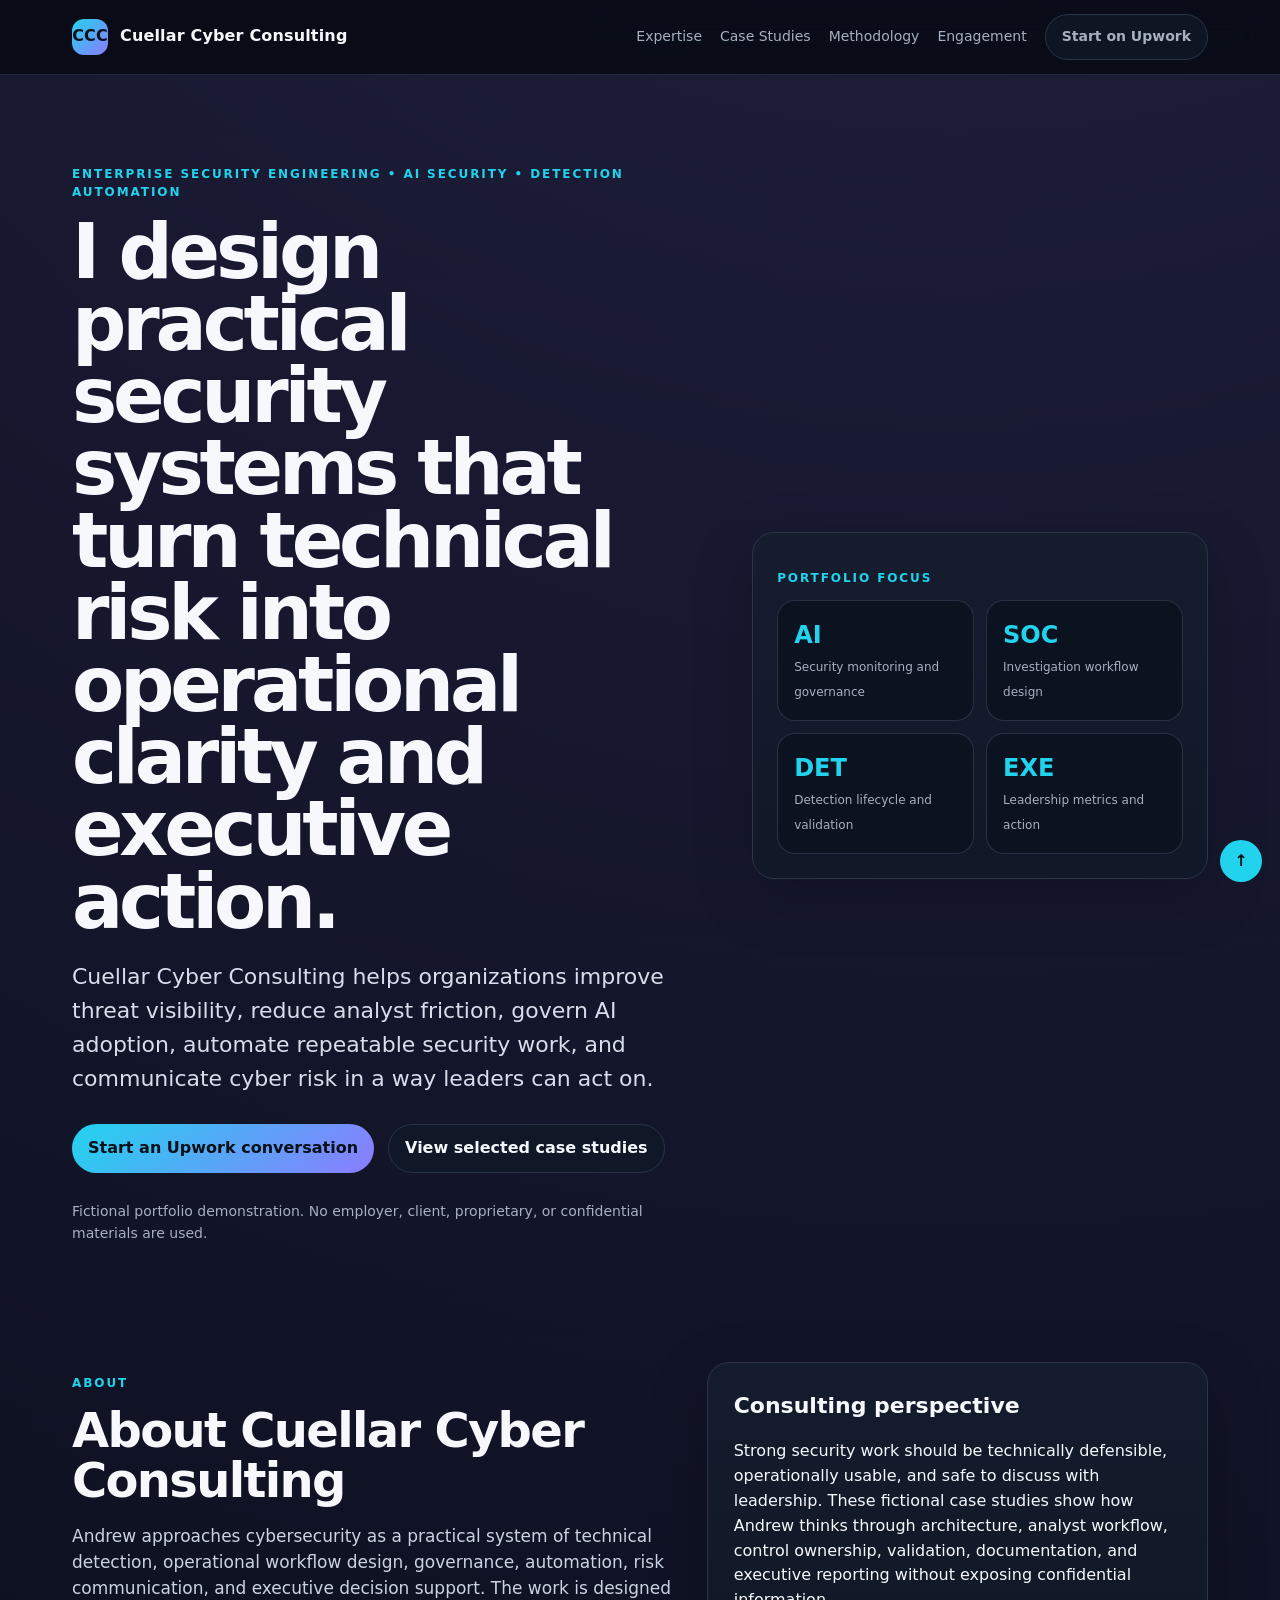
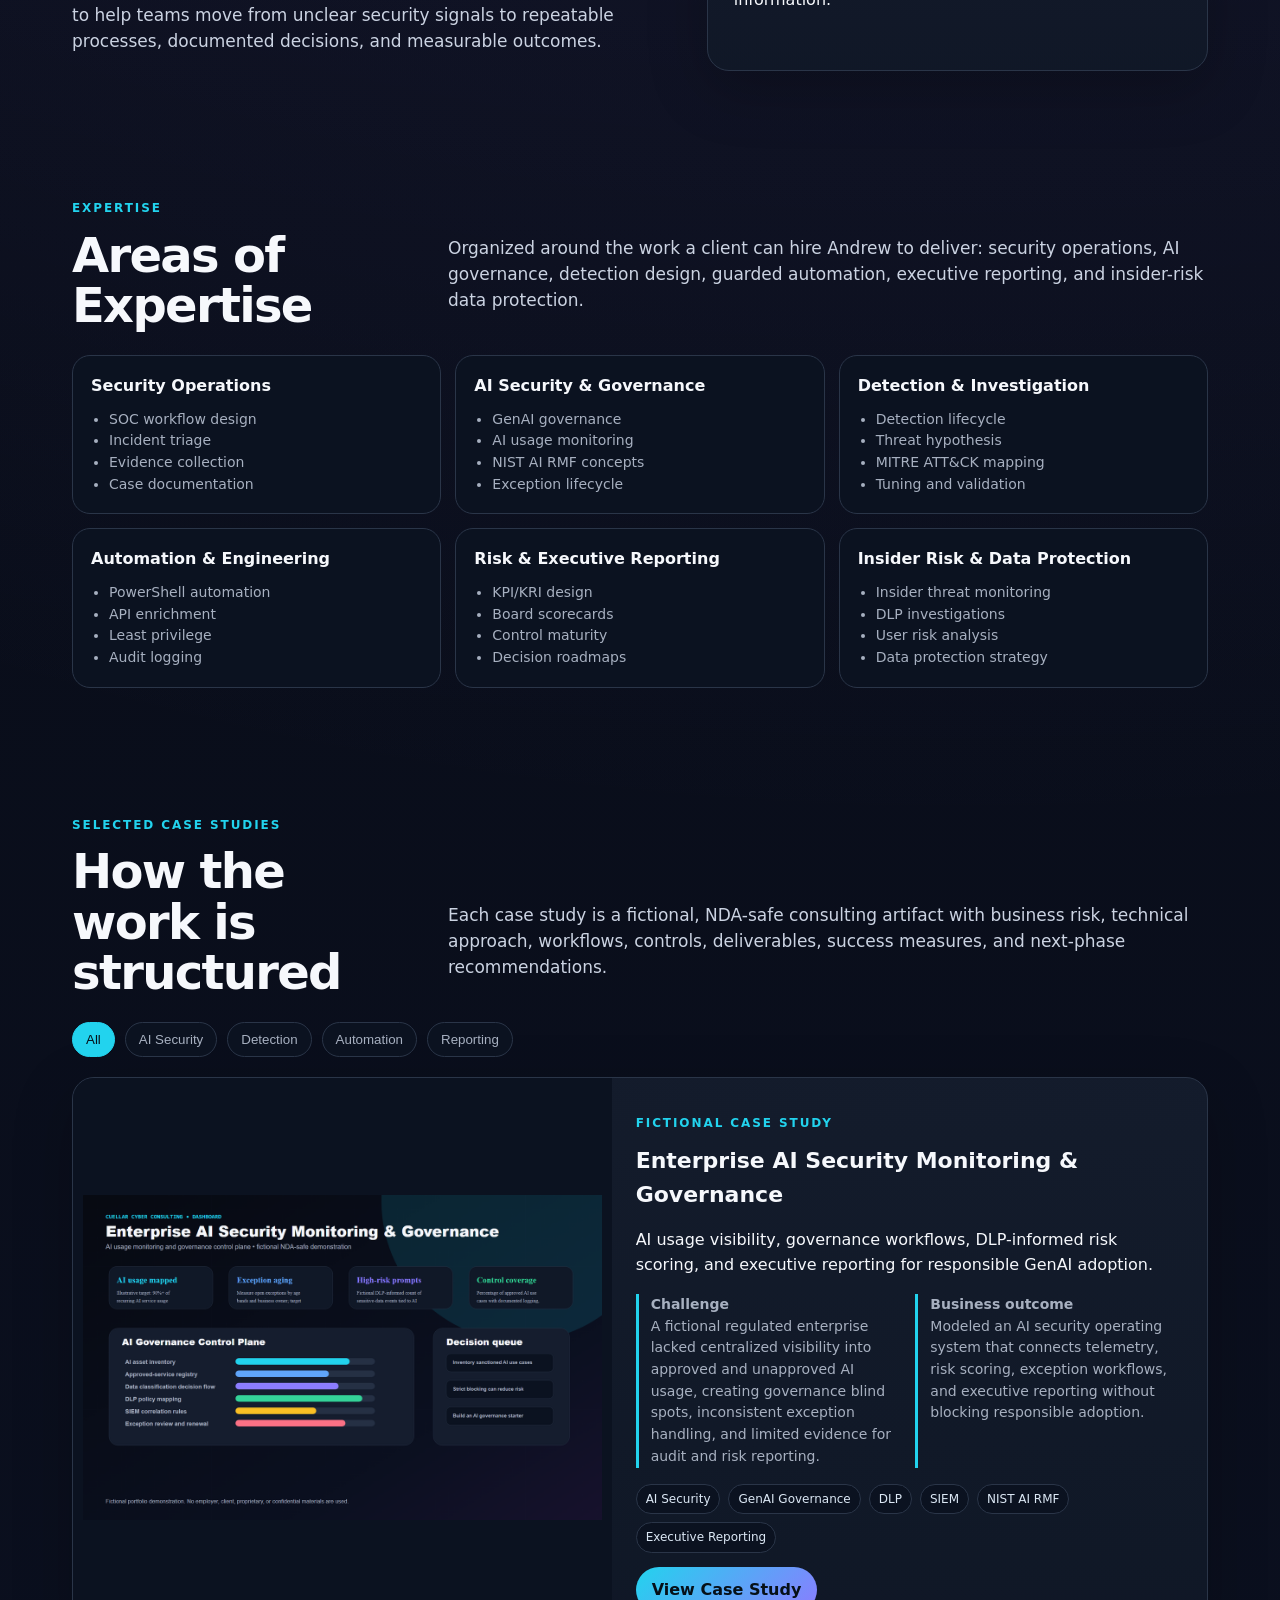
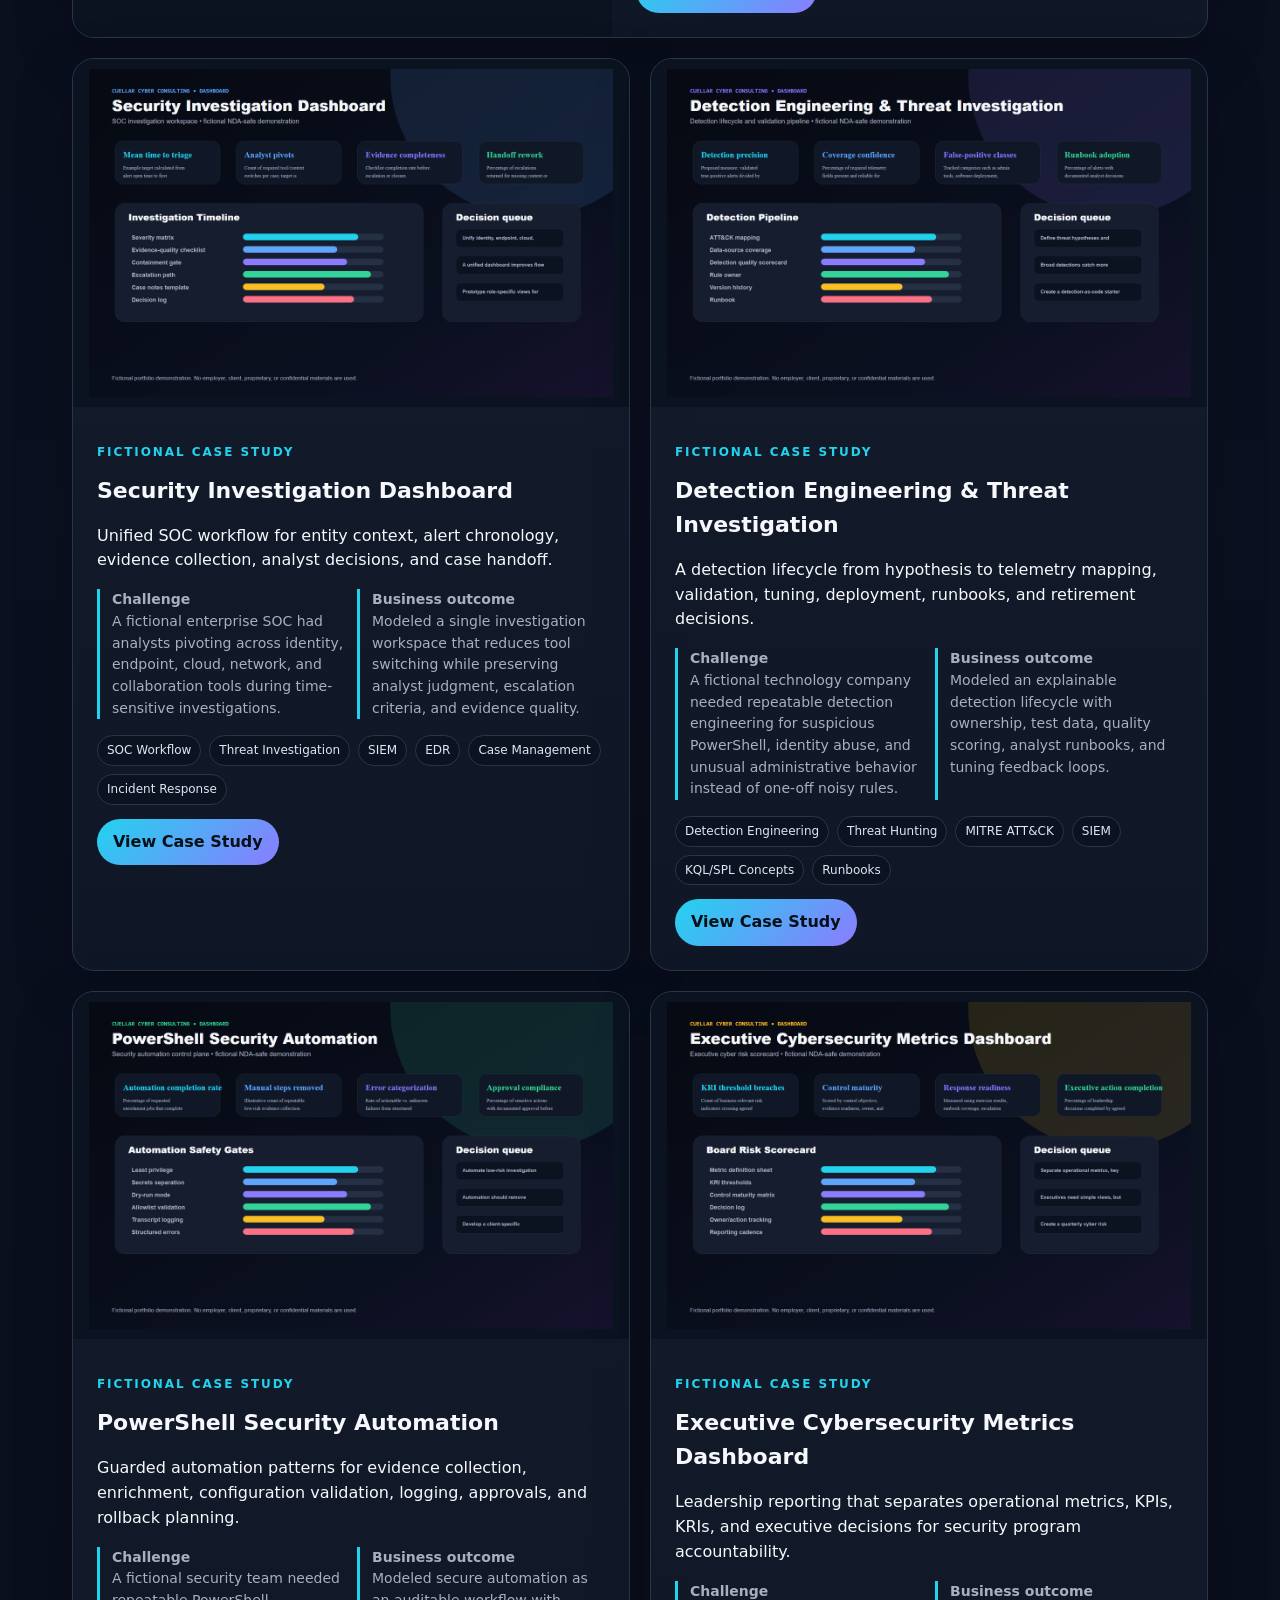
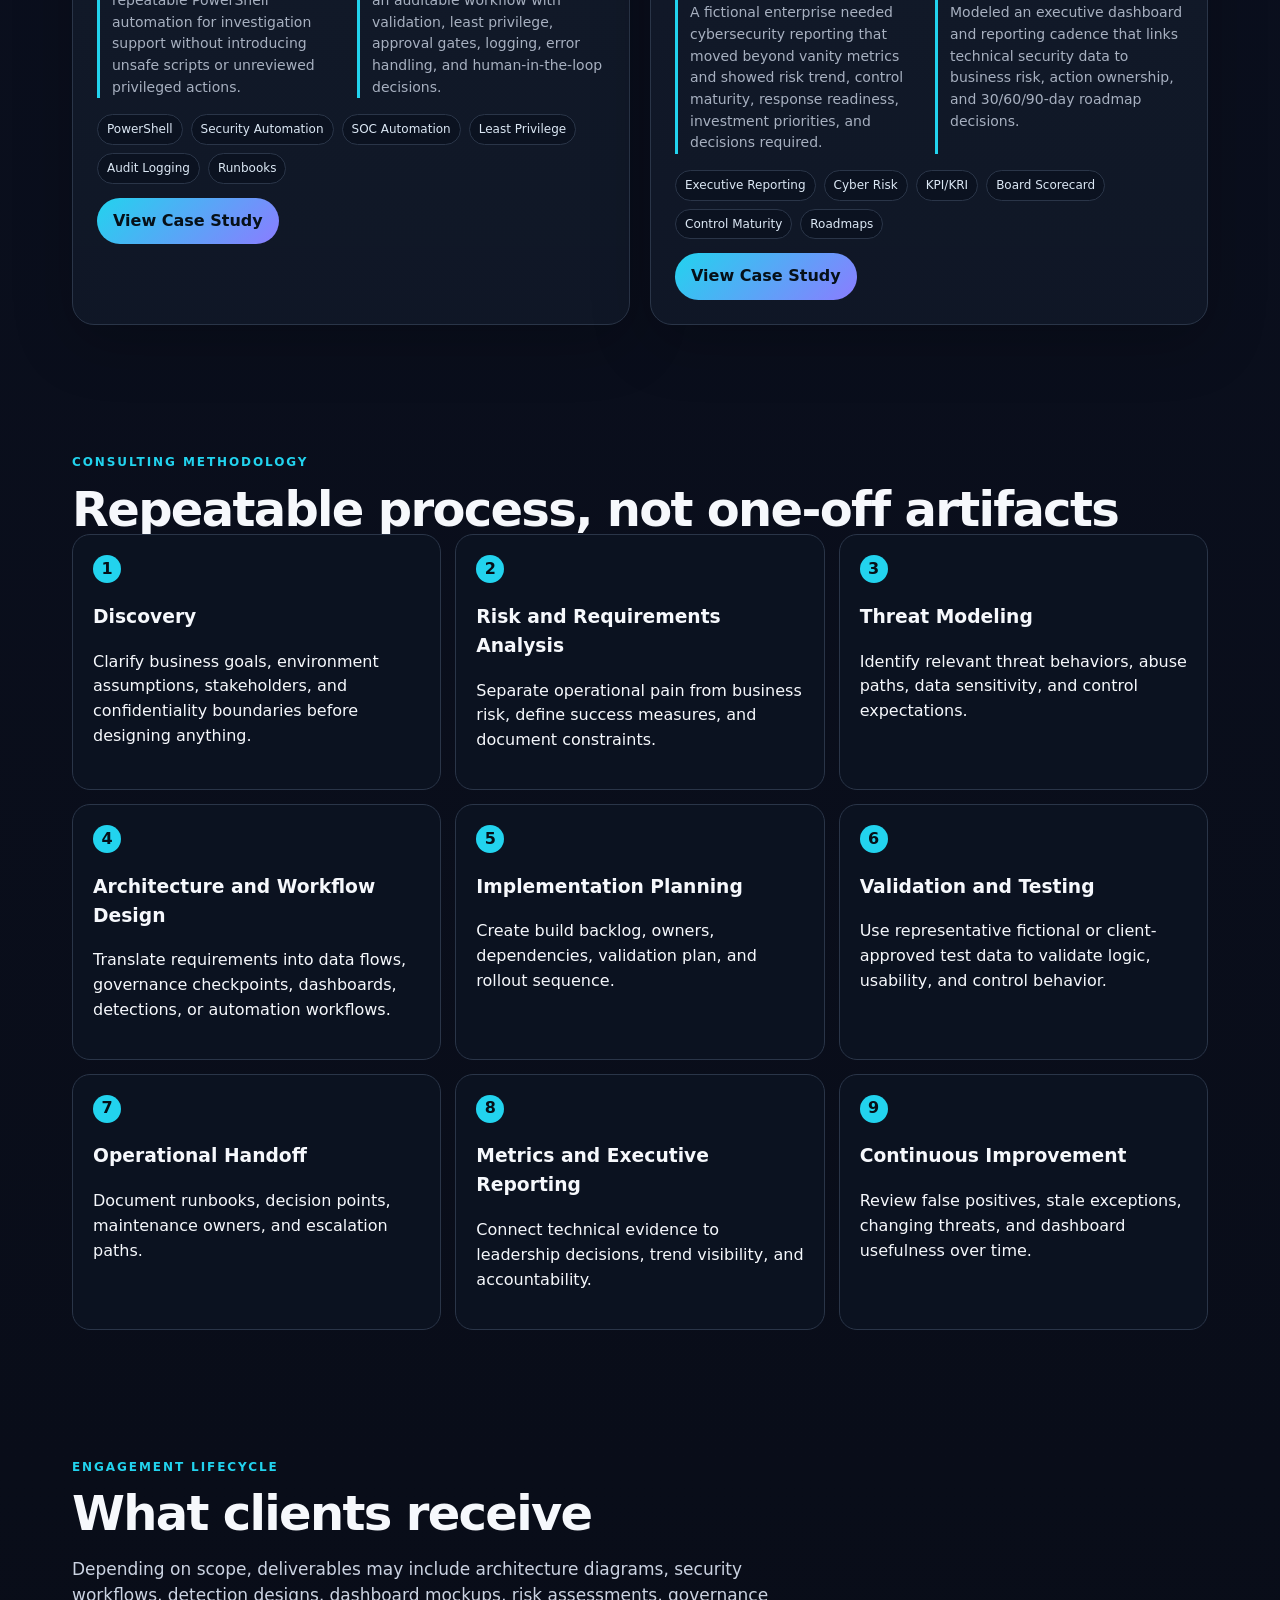
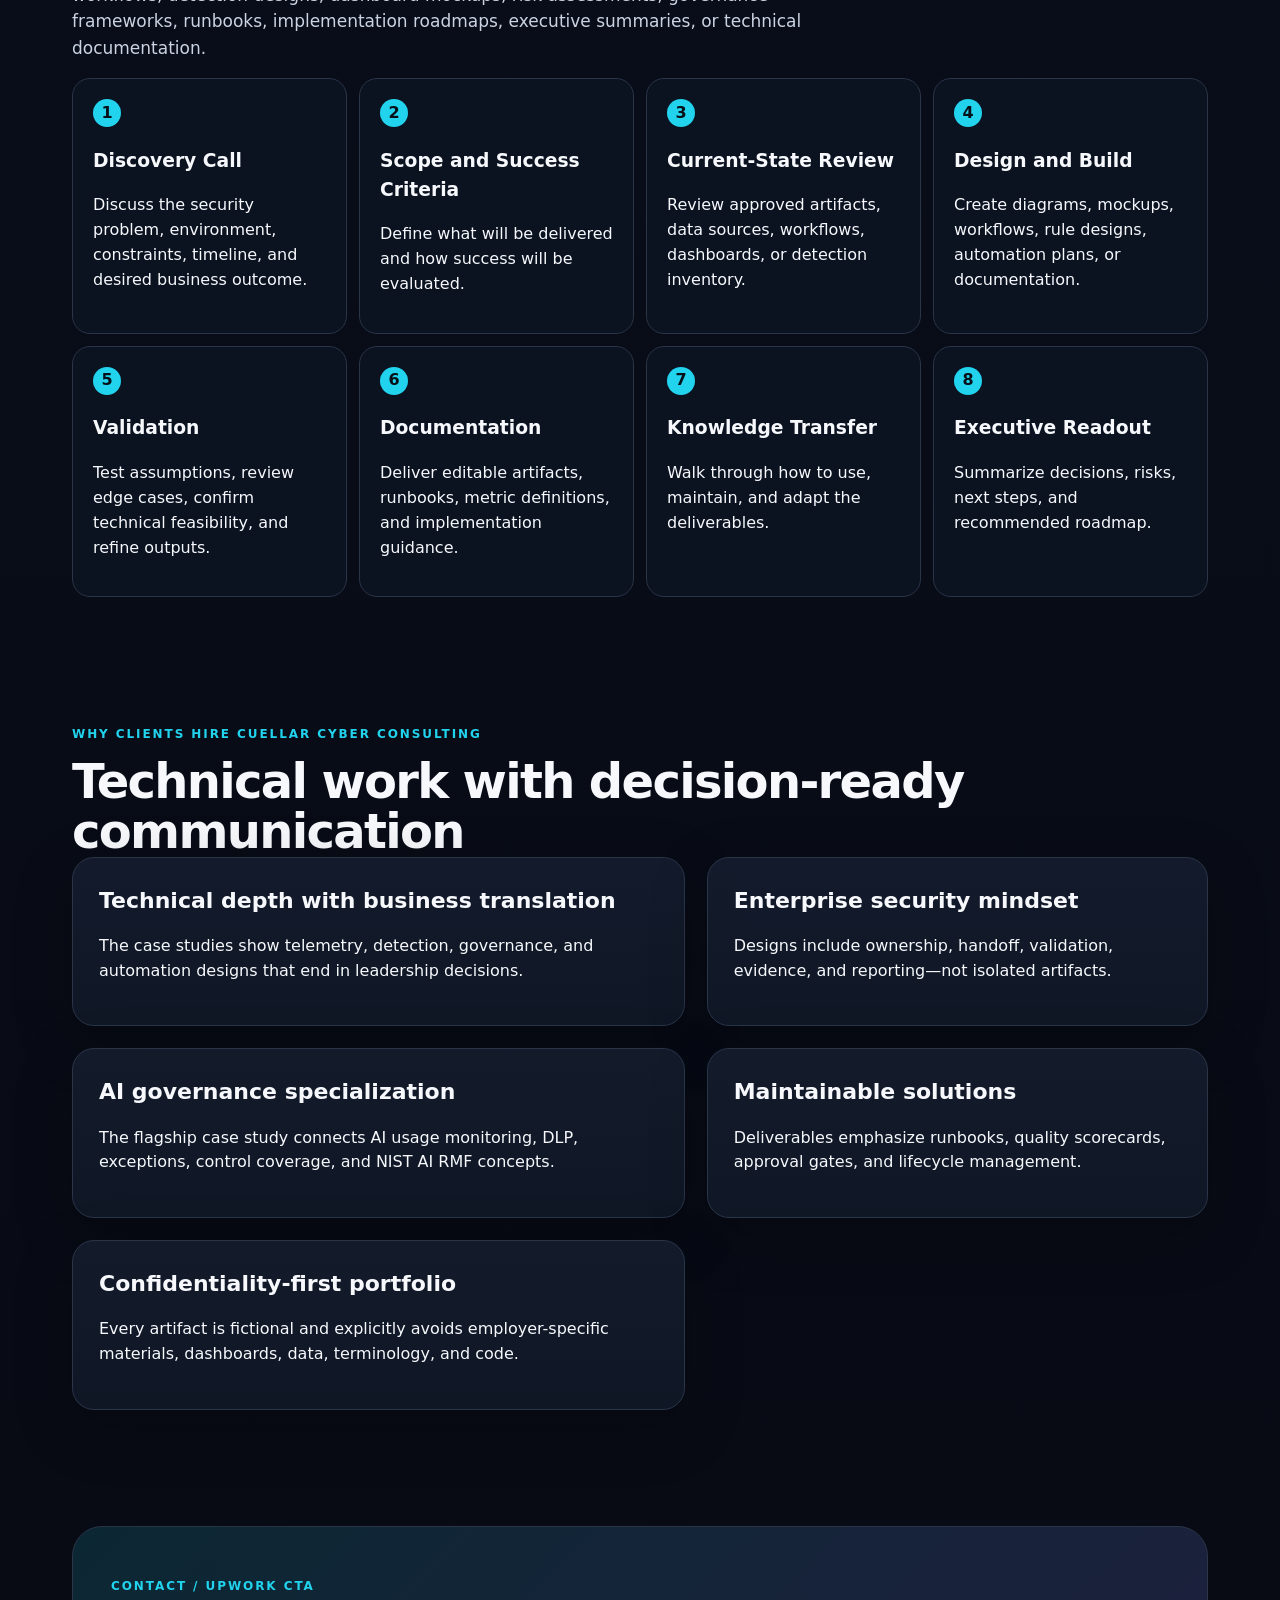
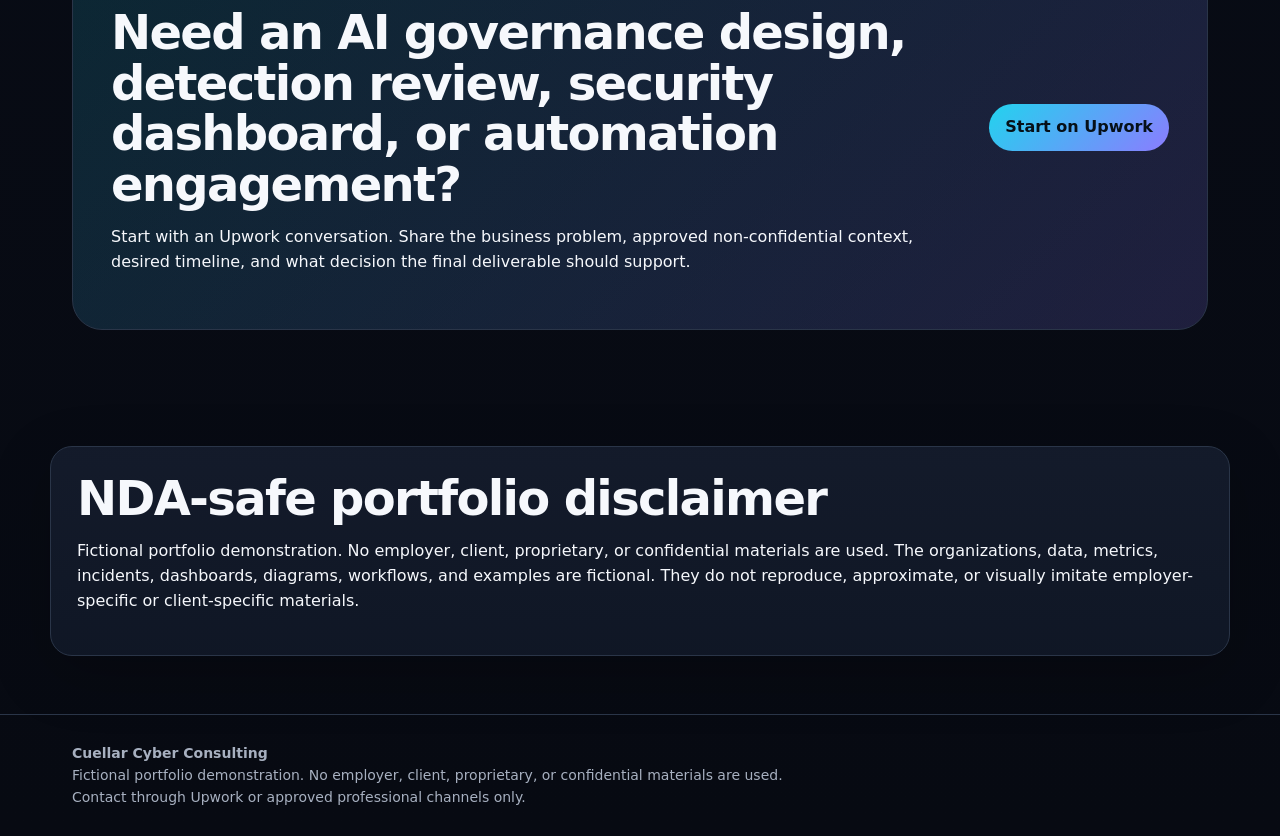
==== commit fae3e78d: "Expand expertise section with Insider Risk card" ====
--- a/index.html
+++ b/index.html
@@ -1,8 +1,8 @@
-<!doctype html><html lang="en"><head><meta charset="utf-8"><meta name="viewport" content="width=device-width, initial-scale=1"><title>Cuellar Cyber Consulting | Cybersecurity Consulting Portfolio</title><meta name="description" content="Interactive fictional cybersecurity consulting portfolio for AI security governance, detection engineering, SOC workflow, automation, and executive reporting."><meta property="og:title" content="Cuellar Cyber Consulting | Cybersecurity Consulting Portfolio"><meta property="og:description" content="Interactive fictional cybersecurity consulting portfolio for AI security governance, detection engineering, SOC workflow, automation, and executive reporting."><meta property="og:type" content="website"><meta property="og:image" content="assets/thumbnails/01-ai-governance-thumbnail.png"><link rel="icon" href="assets/svg/favicon.svg" type="image/svg+xml"><link rel="stylesheet" href="assets/css/styles.css?v=3"><script defer src="assets/js/main.js?v=3"></script></head><body><a class="skip" href="#main">Skip to content</a><header class="site-header"><nav class="nav" aria-label="Primary"><a class="brand" href="index.html"><span class="mark">CCC</span><span>Cuellar Cyber Consulting</span></a><div class="navlinks"><a href="index.html#expertise">Expertise</a><a href="index.html#case-studies">Case Studies</a><a href="index.html#methodology">Methodology</a><a href="index.html#engagement">Engagement</a><a class="btn" href="index.html#contact">Start on Upwork</a></div></nav></header>
+<!doctype html><html lang="en"><head><meta charset="utf-8"><meta name="viewport" content="width=device-width, initial-scale=1"><title>Cuellar Cyber Consulting | Cybersecurity Consulting Portfolio</title><meta name="description" content="Interactive fictional cybersecurity consulting portfolio for AI security governance, detection engineering, SOC workflow, automation, and executive reporting."><meta property="og:title" content="Cuellar Cyber Consulting | Cybersecurity Consulting Portfolio"><meta property="og:description" content="Interactive fictional cybersecurity consulting portfolio for AI security governance, detection engineering, SOC workflow, automation, and executive reporting."><meta property="og:type" content="website"><meta property="og:image" content="assets/thumbnails/01-ai-governance-thumbnail.png"><link rel="icon" href="assets/svg/favicon.svg" type="image/svg+xml"><link rel="stylesheet" href="assets/css/styles.css?v=4"><script defer src="assets/js/main.js?v=4"></script></head><body><a class="skip" href="#main">Skip to content</a><header class="site-header"><nav class="nav" aria-label="Primary"><a class="brand" href="index.html"><span class="mark">CCC</span><span>Cuellar Cyber Consulting</span></a><div class="navlinks"><a href="index.html#expertise">Expertise</a><a href="index.html#case-studies">Case Studies</a><a href="index.html#methodology">Methodology</a><a href="index.html#engagement">Engagement</a><a class="btn" href="index.html#contact">Start on Upwork</a></div></nav></header>
 <main id="main"><section class="hero"><div class="wrap hero-grid"><div><p class="eyebrow">Enterprise Security Engineering • AI Security • Detection Automation</p><h1>I design practical security systems that turn technical risk into operational clarity and executive action.</h1><p class="lead">Cuellar Cyber Consulting helps organizations improve threat visibility, reduce analyst friction, govern AI adoption, automate repeatable security work, and communicate cyber risk in a way leaders can act on.</p><div class="hero-actions"><a class="btn primary" href="#contact">Start an Upwork conversation</a><a class="btn" href="#case-studies">View selected case studies</a></div><p class="note">Fictional portfolio demonstration. No employer, client, proprietary, or confidential materials are used.</p></div><aside class="hero-card" aria-label="Portfolio focus"><p class="eyebrow">Portfolio focus</p><div class="kpi-grid"><div class="kpi"><b>AI</b><span>Security monitoring and governance</span></div><div class="kpi"><b>SOC</b><span>Investigation workflow design</span></div><div class="kpi"><b>DET</b><span>Detection lifecycle and validation</span></div><div class="kpi"><b>EXE</b><span>Leadership metrics and action</span></div></div></aside></div></section>
 <section class="section" id="about"><div class="wrap about-grid"><div><p class="eyebrow">About</p><h2>About Cuellar Cyber Consulting</h2><p class="intro">Andrew approaches cybersecurity as a practical system of technical detection, operational workflow design, governance, automation, risk communication, and executive decision support. The work is designed to help teams move from unclear security signals to repeatable processes, documented decisions, and measurable outcomes.</p></div><div class="panel"><h3>Consulting perspective</h3><p>Strong security work should be technically defensible, operationally usable, and safe to discuss with leadership. These fictional case studies show how Andrew thinks through architecture, analyst workflow, control ownership, validation, documentation, and executive reporting without exposing confidential information.</p></div></div></section>
-<section class="section" id="expertise"><div class="wrap"><div class="section-head"><div><p class="eyebrow">Core expertise</p><h2>Capability groups</h2></div><p class="intro">Organized around the work a client can hire Andrew to deliver: security workflows, AI governance, detection design, guarded automation, and executive reporting.</p></div><div class="cap-grid"><div class="cap"><h3>Security Operations</h3><ul><li>SOC workflow design</li><li>Incident triage</li><li>Case handoff</li><li>Evidence collection</li></ul></div><div class="cap"><h3>AI Security &amp; Governance</h3><ul><li>GenAI governance</li><li>AI usage monitoring</li><li>NIST AI RMF concepts</li><li>Exception lifecycle</li></ul></div><div class="cap"><h3>Detection &amp; Investigation</h3><ul><li>Detection lifecycle</li><li>Threat hypothesis</li><li>MITRE ATT&amp;CK mapping</li><li>False-positive tuning</li></ul></div><div class="cap"><h3>Automation &amp; Engineering</h3><ul><li>PowerShell automation</li><li>API enrichment</li><li>Least privilege</li><li>Audit logging</li></ul></div><div class="cap"><h3>Risk &amp; Executive Reporting</h3><ul><li>KPI/KRI design</li><li>Board scorecards</li><li>Control maturity</li><li>Decision roadmaps</li></ul></div></div></div></section>
-<section class="section" id="case-studies"><div class="wrap"><div class="section-head"><div><p class="eyebrow">Selected case studies</p><h2>How the work is structured</h2></div><p class="intro">Each case study is a fictional, NDA-safe consulting artifact with business risk, technical approach, workflows, controls, deliverables, success measures, and next-phase recommendations.</p></div><div class="toolbar" aria-label="Filter case studies"><button class="filter active" type="button" data-filter="all">All</button><button class="filter" type="button" data-filter="ai">AI Security</button><button class="filter" type="button" data-filter="detection">Detection</button><button class="filter" type="button" data-filter="automation">Automation</button><button class="filter" type="button" data-filter="reporting">Reporting</button></div><div class="case-grid"><article class="card case-card" data-featured="true" data-tags="ai ai ops detection ai reporting"><img src="assets/thumbnails/01-ai-governance-thumbnail.png" alt="Fictional Enterprise AI Security Monitoring &amp; Governance dashboard thumbnail"><div class="case-body"><p class="eyebrow">Fictional Case Study</p><h3>Enterprise AI Security Monitoring &amp; Governance</h3><p>AI usage visibility, governance workflows, DLP-informed risk scoring, and executive reporting for responsible GenAI adoption.</p><div class="case-meta"><div class="mini"><strong>Challenge</strong><br>A fictional regulated enterprise lacked centralized visibility into approved and unapproved AI usage, creating governance blind spots, inconsistent exception handling, and limited evidence for audit and risk reporting.</div><div class="mini"><strong>Business outcome</strong><br>Modeled an AI security operating system that connects telemetry, risk scoring, exception workflows, and executive reporting without blocking responsible adoption.</div></div><div class="tags"><span class="tag">AI Security</span><span class="tag">GenAI Governance</span><span class="tag">DLP</span><span class="tag">SIEM</span><span class="tag">NIST AI RMF</span><span class="tag">Executive Reporting</span></div><a class="btn primary" href="case-studies/01-ai-governance.html">View Case Study</a></div></article><article class="card case-card" data-featured="false" data-tags="ops detection detection ops ops ops"><img src="assets/thumbnails/02-investigation-dashboard-thumbnail.png" alt="Fictional Security Investigation Dashboard dashboard thumbnail"><div class="case-body"><p class="eyebrow">Fictional Case Study</p><h3>Security Investigation Dashboard</h3><p>Unified SOC workflow for entity context, alert chronology, evidence collection, analyst decisions, and case handoff.</p><div class="case-meta"><div class="mini"><strong>Challenge</strong><br>A fictional enterprise SOC had analysts pivoting across identity, endpoint, cloud, network, and collaboration tools during time-sensitive investigations.</div><div class="mini"><strong>Business outcome</strong><br>Modeled a single investigation workspace that reduces tool switching while preserving analyst judgment, escalation criteria, and evidence quality.</div></div><div class="tags"><span class="tag">SOC Workflow</span><span class="tag">Threat Investigation</span><span class="tag">SIEM</span><span class="tag">EDR</span><span class="tag">Case Management</span><span class="tag">Incident Response</span></div><a class="btn primary" href="case-studies/02-investigation-dashboard.html">View Case Study</a></div></article><article class="card case-card" data-featured="false" data-tags="detection detection ops detection ops ops"><img src="assets/thumbnails/03-detection-engineering-thumbnail.png" alt="Fictional Detection Engineering &amp; Threat Investigation dashboard thumbnail"><div class="case-body"><p class="eyebrow">Fictional Case Study</p><h3>Detection Engineering &amp; Threat Investigation</h3><p>A detection lifecycle from hypothesis to telemetry mapping, validation, tuning, deployment, runbooks, and retirement decisions.</p><div class="case-meta"><div class="mini"><strong>Challenge</strong><br>A fictional technology company needed repeatable detection engineering for suspicious PowerShell, identity abuse, and unusual administrative behavior instead of one-off noisy rules.</div><div class="mini"><strong>Business outcome</strong><br>Modeled an explainable detection lifecycle with ownership, test data, quality scoring, analyst runbooks, and tuning feedback loops.</div></div><div class="tags"><span class="tag">Detection Engineering</span><span class="tag">Threat Hunting</span><span class="tag">MITRE ATT&amp;CK</span><span class="tag">SIEM</span><span class="tag">KQL/SPL Concepts</span><span class="tag">Runbooks</span></div><a class="btn primary" href="case-studies/03-detection-engineering.html">View Case Study</a></div></article><article class="card case-card" data-featured="false" data-tags="automation automation automation ops ops ops"><img src="assets/thumbnails/04-powershell-automation-thumbnail.png" alt="Fictional PowerShell Security Automation dashboard thumbnail"><div class="case-body"><p class="eyebrow">Fictional Case Study</p><h3>PowerShell Security Automation</h3><p>Guarded automation patterns for evidence collection, enrichment, configuration validation, logging, approvals, and rollback planning.</p><div class="case-meta"><div class="mini"><strong>Challenge</strong><br>A fictional security team needed repeatable PowerShell automation for investigation support without introducing unsafe scripts or unreviewed privileged actions.</div><div class="mini"><strong>Business outcome</strong><br>Modeled secure automation as an auditable workflow with validation, least privilege, approval gates, logging, error handling, and human-in-the-loop decisions.</div></div><div class="tags"><span class="tag">PowerShell</span><span class="tag">Security Automation</span><span class="tag">SOC Automation</span><span class="tag">Least Privilege</span><span class="tag">Audit Logging</span><span class="tag">Runbooks</span></div><a class="btn primary" href="case-studies/04-powershell-automation.html">View Case Study</a></div></article><article class="card case-card" data-featured="false" data-tags="reporting reporting reporting ops ops ops"><img src="assets/thumbnails/05-executive-metrics-thumbnail.png" alt="Fictional Executive Cybersecurity Metrics Dashboard dashboard thumbnail"><div class="case-body"><p class="eyebrow">Fictional Case Study</p><h3>Executive Cybersecurity Metrics Dashboard</h3><p>Leadership reporting that separates operational metrics, KPIs, KRIs, and executive decisions for security program accountability.</p><div class="case-meta"><div class="mini"><strong>Challenge</strong><br>A fictional enterprise needed cybersecurity reporting that moved beyond vanity metrics and showed risk trend, control maturity, response readiness, investment priorities, and decisions required.</div><div class="mini"><strong>Business outcome</strong><br>Modeled an executive dashboard and reporting cadence that links technical security data to business risk, action ownership, and 30/60/90-day roadmap decisions.</div></div><div class="tags"><span class="tag">Executive Reporting</span><span class="tag">Cyber Risk</span><span class="tag">KPI/KRI</span><span class="tag">Board Scorecard</span><span class="tag">Control Maturity</span><span class="tag">Roadmaps</span></div><a class="btn primary" href="case-studies/05-executive-metrics.html">View Case Study</a></div></article></div></div></section>
+<section class="section" id="expertise"><div class="wrap"><div class="section-head"><div><p class="eyebrow">Expertise</p><h2>Areas of Expertise</h2></div><p class="intro">Organized around the work a client can hire Andrew to deliver: security operations, AI governance, detection design, guarded automation, executive reporting, and insider-risk data protection.</p></div><div class="cap-grid"><div class="cap"><h3>Security Operations</h3><ul><li>SOC workflow design</li><li>Incident triage</li><li>Evidence collection</li><li>Case documentation</li></ul></div><div class="cap"><h3>AI Security &amp; Governance</h3><ul><li>GenAI governance</li><li>AI usage monitoring</li><li>NIST AI RMF concepts</li><li>Exception lifecycle</li></ul></div><div class="cap"><h3>Detection &amp; Investigation</h3><ul><li>Detection lifecycle</li><li>Threat hypothesis</li><li>MITRE ATT&amp;CK mapping</li><li>Tuning and validation</li></ul></div><div class="cap"><h3>Automation &amp; Engineering</h3><ul><li>PowerShell automation</li><li>API enrichment</li><li>Least privilege</li><li>Audit logging</li></ul></div><div class="cap"><h3>Risk &amp; Executive Reporting</h3><ul><li>KPI/KRI design</li><li>Board scorecards</li><li>Control maturity</li><li>Decision roadmaps</li></ul></div><div class="cap"><h3>Insider Risk &amp; Data Protection</h3><ul><li>Insider threat monitoring</li><li>DLP investigations</li><li>User risk analysis</li><li>Data protection strategy</li></ul></div></div></div></section>
+<section class="section" id="case-studies"><div class="wrap"><div class="section-head"><div><p class="eyebrow">Selected case studies</p><h2>How the work is structured</h2></div><p class="intro">Each case study is a fictional, NDA-safe consulting artifact with business risk, technical approach, workflows, controls, deliverables, success measures, and next-phase recommendations.</p></div><div class="toolbar" aria-label="Filter case studies"><button class="filter active" type="button" data-filter="all">All</button><button class="filter" type="button" data-filter="ai">AI Security</button><button class="filter" type="button" data-filter="detection">Detection</button><button class="filter" type="button" data-filter="automation">Automation</button><button class="filter" type="button" data-filter="reporting">Reporting</button></div><div class="case-grid"><article class="card case-card" data-featured="true" data-tags="ai"><img src="assets/thumbnails/01-ai-governance-thumbnail.png" alt="Fictional Enterprise AI Security Monitoring &amp; Governance dashboard thumbnail"><div class="case-body"><p class="eyebrow">Fictional Case Study</p><h3>Enterprise AI Security Monitoring &amp; Governance</h3><p>AI usage visibility, governance workflows, DLP-informed risk scoring, and executive reporting for responsible GenAI adoption.</p><div class="case-meta"><div class="mini"><strong>Challenge</strong><br>A fictional regulated enterprise lacked centralized visibility into approved and unapproved AI usage, creating governance blind spots, inconsistent exception handling, and limited evidence for audit and risk reporting.</div><div class="mini"><strong>Business outcome</strong><br>Modeled an AI security operating system that connects telemetry, risk scoring, exception workflows, and executive reporting without blocking responsible adoption.</div></div><div class="tags"><span class="tag">AI Security</span><span class="tag">GenAI Governance</span><span class="tag">DLP</span><span class="tag">SIEM</span><span class="tag">NIST AI RMF</span><span class="tag">Executive Reporting</span></div><a class="btn primary" href="case-studies/01-ai-governance.html">View Case Study</a></div></article><article class="card case-card" data-featured="false" data-tags="detection"><img src="assets/thumbnails/02-investigation-dashboard-thumbnail.png" alt="Fictional Security Investigation Dashboard dashboard thumbnail"><div class="case-body"><p class="eyebrow">Fictional Case Study</p><h3>Security Investigation Dashboard</h3><p>Unified SOC workflow for entity context, alert chronology, evidence collection, analyst decisions, and case handoff.</p><div class="case-meta"><div class="mini"><strong>Challenge</strong><br>A fictional enterprise SOC had analysts pivoting across identity, endpoint, cloud, network, and collaboration tools during time-sensitive investigations.</div><div class="mini"><strong>Business outcome</strong><br>Modeled a single investigation workspace that reduces tool switching while preserving analyst judgment, escalation criteria, and evidence quality.</div></div><div class="tags"><span class="tag">SOC Workflow</span><span class="tag">Threat Investigation</span><span class="tag">SIEM</span><span class="tag">EDR</span><span class="tag">Case Management</span><span class="tag">Incident Response</span></div><a class="btn primary" href="case-studies/02-investigation-dashboard.html">View Case Study</a></div></article><article class="card case-card" data-featured="false" data-tags="detection"><img src="assets/thumbnails/03-detection-engineering-thumbnail.png" alt="Fictional Detection Engineering &amp; Threat Investigation dashboard thumbnail"><div class="case-body"><p class="eyebrow">Fictional Case Study</p><h3>Detection Engineering &amp; Threat Investigation</h3><p>A detection lifecycle from hypothesis to telemetry mapping, validation, tuning, deployment, runbooks, and retirement decisions.</p><div class="case-meta"><div class="mini"><strong>Challenge</strong><br>A fictional technology company needed repeatable detection engineering for suspicious PowerShell, identity abuse, and unusual administrative behavior instead of one-off noisy rules.</div><div class="mini"><strong>Business outcome</strong><br>Modeled an explainable detection lifecycle with ownership, test data, quality scoring, analyst runbooks, and tuning feedback loops.</div></div><div class="tags"><span class="tag">Detection Engineering</span><span class="tag">Threat Hunting</span><span class="tag">MITRE ATT&amp;CK</span><span class="tag">SIEM</span><span class="tag">KQL/SPL Concepts</span><span class="tag">Runbooks</span></div><a class="btn primary" href="case-studies/03-detection-engineering.html">View Case Study</a></div></article><article class="card case-card" data-featured="false" data-tags="automation"><img src="assets/thumbnails/04-powershell-automation-thumbnail.png" alt="Fictional PowerShell Security Automation dashboard thumbnail"><div class="case-body"><p class="eyebrow">Fictional Case Study</p><h3>PowerShell Security Automation</h3><p>Guarded automation patterns for evidence collection, enrichment, configuration validation, logging, approvals, and rollback planning.</p><div class="case-meta"><div class="mini"><strong>Challenge</strong><br>A fictional security team needed repeatable PowerShell automation for investigation support without introducing unsafe scripts or unreviewed privileged actions.</div><div class="mini"><strong>Business outcome</strong><br>Modeled secure automation as an auditable workflow with validation, least privilege, approval gates, logging, error handling, and human-in-the-loop decisions.</div></div><div class="tags"><span class="tag">PowerShell</span><span class="tag">Security Automation</span><span class="tag">SOC Automation</span><span class="tag">Least Privilege</span><span class="tag">Audit Logging</span><span class="tag">Runbooks</span></div><a class="btn primary" href="case-studies/04-powershell-automation.html">View Case Study</a></div></article><article class="card case-card" data-featured="false" data-tags="reporting"><img src="assets/thumbnails/05-executive-metrics-thumbnail.png" alt="Fictional Executive Cybersecurity Metrics Dashboard dashboard thumbnail"><div class="case-body"><p class="eyebrow">Fictional Case Study</p><h3>Executive Cybersecurity Metrics Dashboard</h3><p>Leadership reporting that separates operational metrics, KPIs, KRIs, and executive decisions for security program accountability.</p><div class="case-meta"><div class="mini"><strong>Challenge</strong><br>A fictional enterprise needed cybersecurity reporting that moved beyond vanity metrics and showed risk trend, control maturity, response readiness, investment priorities, and decisions required.</div><div class="mini"><strong>Business outcome</strong><br>Modeled an executive dashboard and reporting cadence that links technical security data to business risk, action ownership, and 30/60/90-day roadmap decisions.</div></div><div class="tags"><span class="tag">Executive Reporting</span><span class="tag">Cyber Risk</span><span class="tag">KPI/KRI</span><span class="tag">Board Scorecard</span><span class="tag">Control Maturity</span><span class="tag">Roadmaps</span></div><a class="btn primary" href="case-studies/05-executive-metrics.html">View Case Study</a></div></article></div></div></section>
 <section class="section" id="methodology"><div class="wrap"><p class="eyebrow">Consulting methodology</p><h2>Repeatable process, not one-off artifacts</h2><div class="method"><div class="step"><h3>Discovery</h3><p>Clarify business goals, environment assumptions, stakeholders, and confidentiality boundaries before designing anything.</p></div><div class="step"><h3>Risk and Requirements Analysis</h3><p>Separate operational pain from business risk, define success measures, and document constraints.</p></div><div class="step"><h3>Threat Modeling</h3><p>Identify relevant threat behaviors, abuse paths, data sensitivity, and control expectations.</p></div><div class="step"><h3>Architecture and Workflow Design</h3><p>Translate requirements into data flows, governance checkpoints, dashboards, detections, or automation workflows.</p></div><div class="step"><h3>Implementation Planning</h3><p>Create build backlog, owners, dependencies, validation plan, and rollout sequence.</p></div><div class="step"><h3>Validation and Testing</h3><p>Use representative fictional or client-approved test data to validate logic, usability, and control behavior.</p></div><div class="step"><h3>Operational Handoff</h3><p>Document runbooks, decision points, maintenance owners, and escalation paths.</p></div><div class="step"><h3>Metrics and Executive Reporting</h3><p>Connect technical evidence to leadership decisions, trend visibility, and accountability.</p></div><div class="step"><h3>Continuous Improvement</h3><p>Review false positives, stale exceptions, changing threats, and dashboard usefulness over time.</p></div></div></div></section>
 <section class="section" id="engagement"><div class="wrap"><p class="eyebrow">Engagement lifecycle</p><h2>What clients receive</h2><p class="intro">Depending on scope, deliverables may include architecture diagrams, security workflows, detection designs, dashboard mockups, risk assessments, governance frameworks, runbooks, implementation roadmaps, executive summaries, or technical documentation.</p><div class="timeline"><div class="step"><h3>Discovery Call</h3><p>Discuss the security problem, environment, constraints, timeline, and desired business outcome.</p></div><div class="step"><h3>Scope and Success Criteria</h3><p>Define what will be delivered and how success will be evaluated.</p></div><div class="step"><h3>Current-State Review</h3><p>Review approved artifacts, data sources, workflows, dashboards, or detection inventory.</p></div><div class="step"><h3>Design and Build</h3><p>Create diagrams, mockups, workflows, rule designs, automation plans, or documentation.</p></div><div class="step"><h3>Validation</h3><p>Test assumptions, review edge cases, confirm technical feasibility, and refine outputs.</p></div><div class="step"><h3>Documentation</h3><p>Deliver editable artifacts, runbooks, metric definitions, and implementation guidance.</p></div><div class="step"><h3>Knowledge Transfer</h3><p>Walk through how to use, maintain, and adapt the deliverables.</p></div><div class="step"><h3>Executive Readout</h3><p>Summarize decisions, risks, next steps, and recommended roadmap.</p></div></div></div></section>
 <section class="section" id="why"><div class="wrap"><p class="eyebrow">Why clients hire Cuellar Cyber Consulting</p><h2>Technical work with decision-ready communication</h2><div class="why-grid"><div class="panel"><h3>Technical depth with business translation</h3><p>The case studies show telemetry, detection, governance, and automation designs that end in leadership decisions.</p></div><div class="panel"><h3>Enterprise security mindset</h3><p>Designs include ownership, handoff, validation, evidence, and reporting—not isolated artifacts.</p></div><div class="panel"><h3>AI governance specialization</h3><p>The flagship case study connects AI usage monitoring, DLP, exceptions, control coverage, and NIST AI RMF concepts.</p></div><div class="panel"><h3>Maintainable solutions</h3><p>Deliverables emphasize runbooks, quality scorecards, approval gates, and lifecycle management.</p></div><div class="panel"><h3>Confidentiality-first portfolio</h3><p>Every artifact is fictional and explicitly avoids employer-specific materials, dashboards, data, terminology, and code.</p></div></div></div></section>
--- a/assets/css/styles.css
+++ b/assets/css/styles.css
@@ -1,5 +1,5 @@
 
-:root{--bg:#070A12;--bg2:#0B1020;--panel:#101827;--panel2:#151D2E;--line:#2A3548;--text:#F6F8FC;--muted:#A7B0C0;--cyan:#22D3EE;--blue:#60A5FA;--violet:#8B7CFF;--green:#34D399;--amber:#FBBF24;--rose:#FB7185;--orange:#FB923C;--max:1180px;--radius:22px}*{box-sizing:border-box}html{scroll-behavior:smooth}body{margin:0;background:radial-gradient(circle at 75% -10%,rgba(139,124,255,.22),transparent 34%),linear-gradient(180deg,#070A12,#0B1020 42%,#070A12);color:var(--text);font-family:Inter,ui-sans-serif,system-ui,-apple-system,Segoe UI,Arial,sans-serif;line-height:1.55}a{color:inherit}img{max-width:100%;display:block}.skip{position:absolute;left:-999px;top:8px;background:var(--cyan);color:#001018;padding:10px 14px;border-radius:10px;z-index:50}.skip:focus{left:8px}.site-header{position:sticky;top:0;z-index:20;background:rgba(7,10,18,.82);backdrop-filter:blur(16px);border-bottom:1px solid rgba(42,53,72,.72)}.nav{max-width:var(--max);margin:0 auto;padding:14px 22px;display:flex;align-items:center;gap:18px;justify-content:space-between}.brand{display:flex;align-items:center;gap:12px;font-weight:800;letter-spacing:.01em;text-decoration:none}.mark{width:36px;height:36px;border-radius:12px;background:linear-gradient(135deg,var(--cyan),var(--violet));display:grid;place-items:center;color:#061018;font-weight:900}.navlinks{display:flex;gap:18px;align-items:center;font-size:14px;color:var(--muted)}.navlinks a{text-decoration:none}.navlinks a:hover,.navlinks a:focus{color:var(--text)}.btn{display:inline-flex;align-items:center;gap:8px;border:1px solid var(--line);border-radius:999px;padding:11px 16px;text-decoration:none;background:rgba(16,24,39,.78);font-weight:750}.btn.primary{background:linear-gradient(135deg,var(--cyan),var(--violet));color:#061018;border:0}.btn:hover{transform:translateY(-1px)}:focus-visible{outline:3px solid var(--cyan);outline-offset:3px}.wrap{max-width:var(--max);margin:0 auto;padding:0 22px}.hero{padding:78px 0 46px}.eyebrow{color:var(--cyan);font-size:12px;font-weight:850;letter-spacing:.16em;text-transform:uppercase}.hero-grid{display:grid;grid-template-columns:minmax(0,1.05fr) minmax(340px,.75fr);gap:42px;align-items:center}.hero h1{font-size:clamp(42px,7vw,76px);line-height:.95;margin:14px 0 22px;letter-spacing:-.055em}.lead{font-size:clamp(18px,2.2vw,22px);color:#D7DEEA;max-width:780px}.hero-actions{display:flex;flex-wrap:wrap;gap:14px;margin:28px 0}.note{color:var(--muted);font-size:14px}.hero-card,.card,.panel{background:linear-gradient(180deg,rgba(21,29,46,.88),rgba(16,24,39,.9));border:1px solid var(--line);border-radius:var(--radius);box-shadow:0 18px 60px rgba(0,0,0,.22)}.hero-card{padding:24px}.kpi-grid{display:grid;grid-template-columns:1fr 1fr;gap:12px}.kpi{padding:16px;border:1px solid rgba(42,53,72,.9);border-radius:18px;background:#0B1220}.kpi b{display:block;color:var(--cyan);font-size:24px}.kpi span{color:var(--muted);font-size:12px}.section{padding:58px 0}.section-head{display:flex;align-items:end;justify-content:space-between;gap:28px;margin-bottom:24px}.section h2{font-size:clamp(30px,4vw,48px);letter-spacing:-.035em;line-height:1.05;margin:0}.section .intro{max-width:760px;color:#CBD3E2;font-size:17px}.about-grid,.why-grid{display:grid;grid-template-columns:1.1fr .9fr;gap:22px}.panel{padding:26px}.panel h3,.card h3{margin:0 0 10px;font-size:22px}.cap-grid{display:grid;grid-template-columns:repeat(5,1fr);gap:14px}.cap{padding:18px;border-radius:18px;background:#0B1220;border:1px solid var(--line)}.cap h3{font-size:16px;margin:0 0 10px;color:var(--text)}.cap ul{margin:0;padding-left:18px;color:var(--muted);font-size:14px}.toolbar{display:flex;flex-wrap:wrap;gap:10px;margin-bottom:20px}.filter{border:1px solid var(--line);background:#0B1220;color:var(--muted);padding:9px 13px;border-radius:999px;cursor:pointer}.filter.active,.filter:hover{color:#061018;background:var(--cyan);border-color:var(--cyan)}.case-grid{display:grid;grid-template-columns:repeat(2,minmax(0,1fr));gap:20px}.case-card{overflow:hidden}.case-card[data-featured="true"]{grid-column:1/-1;display:grid;grid-template-columns:.95fr 1.05fr}.case-card img{width:100%;height:auto;aspect-ratio:16/10;object-fit:contain;background:#0B1220;padding:10px}.case-card[data-featured="true"] img{height:100%;min-height:260px;aspect-ratio:auto}.case-body{padding:24px}.tags{display:flex;flex-wrap:wrap;gap:8px;margin:14px 0}.tag{font-size:12px;color:#DCE8F5;border:1px solid var(--line);background:#0B1220;border-radius:999px;padding:5px 9px}.case-meta{display:grid;grid-template-columns:1fr 1fr;gap:12px;margin:16px 0}.mini{border-left:3px solid var(--cyan);padding-left:12px;color:var(--muted);font-size:14px}.method{display:grid;grid-template-columns:repeat(3,1fr);gap:14px;counter-reset:step}.step{position:relative;padding:20px;background:#0B1220;border:1px solid var(--line);border-radius:18px}.step:before{counter-increment:step;content:counter(step);width:28px;height:28px;border-radius:50%;display:grid;place-items:center;background:var(--cyan);color:#061018;font-weight:900;margin-bottom:12px}.timeline{display:grid;grid-template-columns:repeat(4,1fr);gap:12px;counter-reset:step}.timeline .step{min-height:150px}.cta{padding:38px;border-radius:30px;background:linear-gradient(135deg,rgba(34,211,238,.14),rgba(139,124,255,.18));border:1px solid var(--line);display:grid;grid-template-columns:1fr auto;gap:24px;align-items:center}.footer{border-top:1px solid var(--line);padding:28px 0;color:var(--muted);font-size:14px}.case-hero{padding:56px 0 30px}.breadcrumbs{font-size:14px;color:var(--muted);margin-bottom:20px}.case-layout{display:grid;grid-template-columns:minmax(0,1fr) 292px;gap:26px;align-items:start}.toc{position:sticky;top:82px;padding:18px;background:#0B1220;border:1px solid var(--line);border-radius:18px}.toc a{display:block;color:var(--muted);text-decoration:none;margin:9px 0;font-size:14px}.toc a:hover{color:var(--text)}.case-section{padding:24px;margin-bottom:18px;background:rgba(16,24,39,.72);border:1px solid var(--line);border-radius:22px}.case-section h2{font-size:28px;margin:0 0 12px}.two-col{display:grid;grid-template-columns:1fr 1fr;gap:16px}.list{margin:0;padding-left:20px;color:#D4DBE8}.visual{border-radius:18px;border:1px solid var(--line);overflow:hidden;background:#0B1220}.metric-table{width:100%;border-collapse:collapse}.metric-table th,.metric-table td{border-bottom:1px solid var(--line);padding:12px;text-align:left;vertical-align:top}.metric-table th{color:var(--cyan)}details{border:1px solid var(--line);border-radius:16px;padding:14px 16px;background:#0B1220}summary{cursor:pointer;font-weight:800}.backtop{position:fixed;right:18px;bottom:18px;width:42px;height:42px;border-radius:50%;display:grid;place-items:center;background:var(--cyan);color:#061018;text-decoration:none;font-weight:900}@media(max-width:980px){.hero-grid,.about-grid,.why-grid,.case-layout,.cta{grid-template-columns:1fr}.section-head{display:block}.section-head .intro{margin-top:12px}.cap-grid{grid-template-columns:repeat(2,1fr)}.method{grid-template-columns:repeat(2,1fr)}.timeline{grid-template-columns:repeat(2,1fr)}.toc{position:relative;top:auto}.case-card[data-featured="true"],.case-grid{display:grid;grid-template-columns:1fr}.navlinks{display:none}}@media(max-width:620px){.cap-grid,.method,.timeline,.two-col,.case-meta{grid-template-columns:1fr}.hero{padding-top:46px}.section{padding:38px 0}.panel,.case-section{padding:18px}.hero h1{font-size:42px}.backtop{display:none}}@media(prefers-reduced-motion:reduce){*,html{scroll-behavior:auto!important;transition:none!important;animation:none!important}}@media print{.site-header,.toolbar,.toc,.backtop,.btn{display:none!important}body{background:#fff;color:#111}.case-layout,.hero-grid,.about-grid,.why-grid,.case-grid,.case-card[data-featured="true"]{display:block}.card,.panel,.case-section{break-inside:avoid;border:1px solid #bbb;background:#fff;color:#111}.tag,.note,.intro,.lead,.mini{color:#333}.section{padding:20px 0}}
+:root{--bg:#070A12;--bg2:#0B1020;--panel:#101827;--panel2:#151D2E;--line:#2A3548;--text:#F6F8FC;--muted:#A7B0C0;--cyan:#22D3EE;--blue:#60A5FA;--violet:#8B7CFF;--green:#34D399;--amber:#FBBF24;--rose:#FB7185;--orange:#FB923C;--max:1180px;--radius:22px}*{box-sizing:border-box}html{scroll-behavior:smooth}body{margin:0;background:radial-gradient(circle at 75% -10%,rgba(139,124,255,.22),transparent 34%),linear-gradient(180deg,#070A12,#0B1020 42%,#070A12);color:var(--text);font-family:Inter,ui-sans-serif,system-ui,-apple-system,Segoe UI,Arial,sans-serif;line-height:1.55}a{color:inherit}img{max-width:100%;display:block}.skip{position:absolute;left:-999px;top:8px;background:var(--cyan);color:#001018;padding:10px 14px;border-radius:10px;z-index:50}.skip:focus{left:8px}.site-header{position:sticky;top:0;z-index:20;background:rgba(7,10,18,.82);backdrop-filter:blur(16px);border-bottom:1px solid rgba(42,53,72,.72)}.nav{max-width:var(--max);margin:0 auto;padding:14px 22px;display:flex;align-items:center;gap:18px;justify-content:space-between}.brand{display:flex;align-items:center;gap:12px;font-weight:800;letter-spacing:.01em;text-decoration:none}.mark{width:36px;height:36px;border-radius:12px;background:linear-gradient(135deg,var(--cyan),var(--violet));display:grid;place-items:center;color:#061018;font-weight:900}.navlinks{display:flex;gap:18px;align-items:center;font-size:14px;color:var(--muted)}.navlinks a{text-decoration:none}.navlinks a:hover,.navlinks a:focus{color:var(--text)}.btn{display:inline-flex;align-items:center;gap:8px;border:1px solid var(--line);border-radius:999px;padding:11px 16px;text-decoration:none;background:rgba(16,24,39,.78);font-weight:750}.btn.primary{background:linear-gradient(135deg,var(--cyan),var(--violet));color:#061018;border:0}.btn:hover{transform:translateY(-1px)}:focus-visible{outline:3px solid var(--cyan);outline-offset:3px}.wrap{max-width:var(--max);margin:0 auto;padding:0 22px}.hero{padding:78px 0 46px}.eyebrow{color:var(--cyan);font-size:12px;font-weight:850;letter-spacing:.16em;text-transform:uppercase}.hero-grid{display:grid;grid-template-columns:minmax(0,1.05fr) minmax(340px,.75fr);gap:42px;align-items:center}.hero h1{font-size:clamp(42px,7vw,76px);line-height:.95;margin:14px 0 22px;letter-spacing:-.055em}.lead{font-size:clamp(18px,2.2vw,22px);color:#D7DEEA;max-width:780px}.hero-actions{display:flex;flex-wrap:wrap;gap:14px;margin:28px 0}.note{color:var(--muted);font-size:14px}.hero-card,.card,.panel{background:linear-gradient(180deg,rgba(21,29,46,.88),rgba(16,24,39,.9));border:1px solid var(--line);border-radius:var(--radius);box-shadow:0 18px 60px rgba(0,0,0,.22)}.hero-card{padding:24px}.kpi-grid{display:grid;grid-template-columns:1fr 1fr;gap:12px}.kpi{padding:16px;border:1px solid rgba(42,53,72,.9);border-radius:18px;background:#0B1220}.kpi b{display:block;color:var(--cyan);font-size:24px}.kpi span{color:var(--muted);font-size:12px}.section{padding:58px 0}.section-head{display:flex;align-items:end;justify-content:space-between;gap:28px;margin-bottom:24px}.section h2{font-size:clamp(30px,4vw,48px);letter-spacing:-.035em;line-height:1.05;margin:0}.section .intro{max-width:760px;color:#CBD3E2;font-size:17px}.about-grid,.why-grid{display:grid;grid-template-columns:1.1fr .9fr;gap:22px}.panel{padding:26px}.panel h3,.card h3{margin:0 0 10px;font-size:22px}.cap-grid{display:grid;grid-template-columns:repeat(3,minmax(0,1fr));gap:14px}.cap{padding:18px;border-radius:18px;background:#0B1220;border:1px solid var(--line)}.cap h3{font-size:16px;margin:0 0 10px;color:var(--text)}.cap ul{margin:0;padding-left:18px;color:var(--muted);font-size:14px}.toolbar{display:flex;flex-wrap:wrap;gap:10px;margin-bottom:20px}.filter{border:1px solid var(--line);background:#0B1220;color:var(--muted);padding:9px 13px;border-radius:999px;cursor:pointer}.filter.active,.filter:hover{color:#061018;background:var(--cyan);border-color:var(--cyan)}.case-grid{display:grid;grid-template-columns:repeat(2,minmax(0,1fr));gap:20px}.case-card{overflow:hidden}.case-card[data-featured="true"]{grid-column:1/-1;display:grid;grid-template-columns:.95fr 1.05fr}.case-card img{width:100%;height:auto;aspect-ratio:16/10;object-fit:contain;background:#0B1220;padding:10px}.case-card[data-featured="true"] img{height:100%;min-height:260px;aspect-ratio:auto}.case-body{padding:24px}.tags{display:flex;flex-wrap:wrap;gap:8px;margin:14px 0}.tag{font-size:12px;color:#DCE8F5;border:1px solid var(--line);background:#0B1220;border-radius:999px;padding:5px 9px}.case-meta{display:grid;grid-template-columns:1fr 1fr;gap:12px;margin:16px 0}.mini{border-left:3px solid var(--cyan);padding-left:12px;color:var(--muted);font-size:14px}.method{display:grid;grid-template-columns:repeat(3,1fr);gap:14px;counter-reset:step}.step{position:relative;padding:20px;background:#0B1220;border:1px solid var(--line);border-radius:18px}.step:before{counter-increment:step;content:counter(step);width:28px;height:28px;border-radius:50%;display:grid;place-items:center;background:var(--cyan);color:#061018;font-weight:900;margin-bottom:12px}.timeline{display:grid;grid-template-columns:repeat(4,1fr);gap:12px;counter-reset:step}.timeline .step{min-height:150px}.cta{padding:38px;border-radius:30px;background:linear-gradient(135deg,rgba(34,211,238,.14),rgba(139,124,255,.18));border:1px solid var(--line);display:grid;grid-template-columns:1fr auto;gap:24px;align-items:center}.footer{border-top:1px solid var(--line);padding:28px 0;color:var(--muted);font-size:14px}.case-hero{padding:56px 0 30px}.breadcrumbs{font-size:14px;color:var(--muted);margin-bottom:20px}.case-layout{display:grid;grid-template-columns:minmax(0,1fr) 292px;gap:26px;align-items:start}.toc{position:sticky;top:82px;padding:18px;background:#0B1220;border:1px solid var(--line);border-radius:18px}.toc a{display:block;color:var(--muted);text-decoration:none;margin:9px 0;font-size:14px}.toc a:hover{color:var(--text)}.case-section{padding:24px;margin-bottom:18px;background:rgba(16,24,39,.72);border:1px solid var(--line);border-radius:22px}.case-section h2{font-size:28px;margin:0 0 12px}.two-col{display:grid;grid-template-columns:1fr 1fr;gap:16px}.list{margin:0;padding-left:20px;color:#D4DBE8}.visual{border-radius:18px;border:1px solid var(--line);overflow:hidden;background:#0B1220}.metric-table{width:100%;border-collapse:collapse}.metric-table th,.metric-table td{border-bottom:1px solid var(--line);padding:12px;text-align:left;vertical-align:top}.metric-table th{color:var(--cyan)}details{border:1px solid var(--line);border-radius:16px;padding:14px 16px;background:#0B1220}summary{cursor:pointer;font-weight:800}.backtop{position:fixed;right:18px;bottom:18px;width:42px;height:42px;border-radius:50%;display:grid;place-items:center;background:var(--cyan);color:#061018;text-decoration:none;font-weight:900}@media(max-width:980px){.hero-grid,.about-grid,.why-grid,.case-layout,.cta{grid-template-columns:1fr}.section-head{display:block}.section-head .intro{margin-top:12px}.cap-grid{grid-template-columns:repeat(2,1fr)}.method{grid-template-columns:repeat(2,1fr)}.timeline{grid-template-columns:repeat(2,1fr)}.toc{position:relative;top:auto}.case-card[data-featured="true"],.case-grid{display:grid;grid-template-columns:1fr}.navlinks{display:none}}@media(max-width:620px){.cap-grid,.method,.timeline,.two-col,.case-meta{grid-template-columns:1fr}.hero{padding-top:46px}.section{padding:38px 0}.panel,.case-section{padding:18px}.hero h1{font-size:42px}.backtop{display:none}}@media(prefers-reduced-motion:reduce){*,html{scroll-behavior:auto!important;transition:none!important;animation:none!important}}@media print{.site-header,.toolbar,.toc,.backtop,.btn{display:none!important}body{background:#fff;color:#111}.case-layout,.hero-grid,.about-grid,.why-grid,.case-grid,.case-card[data-featured="true"]{display:block}.card,.panel,.case-section{break-inside:avoid;border:1px solid #bbb;background:#fff;color:#111}.tag,.note,.intro,.lead,.mini{color:#333}.section{padding:20px 0}}
 
 /* --------------------------------------------------------------------------
    Mobile responsiveness hardening — final candidate patch
